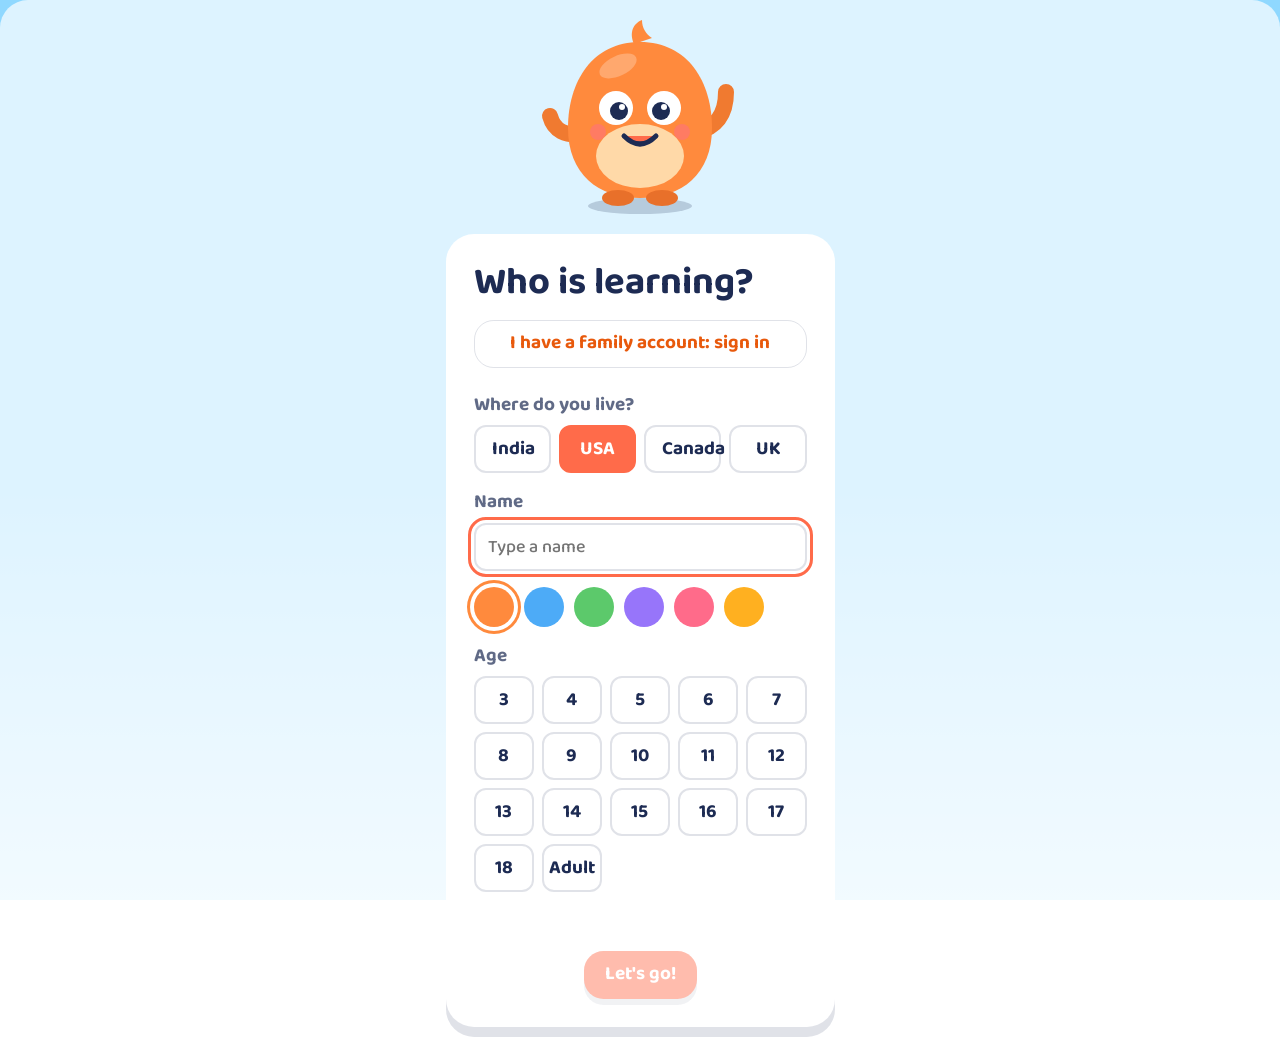
==== index.html @ 0a27f798 "Weekly report for grown-ups with Email me this report Co-Authored-By: Claude Opus 5.5 <noreply@anthr" ====
<!DOCTYPE html>
<html lang="en" data-mode="little">
<head>
<meta charset="utf-8">
<meta name="viewport" content="width=device-width,initial-scale=1,viewport-fit=cover">
<link rel="icon" type="image/png" href="img/icon-64.png">
<link rel="apple-touch-icon" href="img/apple-touch-icon.png">
<meta name="apple-mobile-web-app-title" content="Pip Maths">
<meta name="apple-mobile-web-app-capable" content="yes">
<title>Pip Maths</title>
<link rel="preconnect" href="https://fonts.googleapis.com"><link rel="preconnect" href="https://fonts.gstatic.com" crossorigin>
<link href="https://fonts.googleapis.com/css2?family=Baloo+2:wght@500;600;700;800&family=Inter:wght@400;500;600;700&display=swap" rel="stylesheet">
<script>
// Older Safari: flag missing CSS features so css/compat.css can fill in.
(function () {
  var h = document.documentElement, ok = window.CSS && CSS.supports;
  if (!(ok && CSS.supports('width', 'clamp(1px, 2px, 3px)'))) h.className += ' noclamp';
  if (!(ok && CSS.supports('aspect-ratio', '1'))) h.className += ' noar';
  var d = document.createElement('div'); d.style.cssText = 'display:flex;flex-direction:column;row-gap:1px;position:absolute';
  d.appendChild(document.createElement('div')); d.appendChild(document.createElement('div')); h.appendChild(d);
  if (d.scrollHeight !== 1) h.className += ' nogap'; h.removeChild(d);
})();
</script>
<link rel="stylesheet" href="css/app.css">
<link rel="stylesheet" href="css/compat.css">
</head>
<body>
<div id="app"><div class="boot">Pip Maths</div></div>
<div id="toast" role="status"></div>
<script>
// If the app cannot start (very old browser or a script error), say so instead of showing a blank screen.
(function () {
  function fail(msg) {
    var b = document.querySelector('#app .boot'); if (!b) return; // the app has drawn a screen: nothing to do
    b.innerHTML = '<div style="max-width:30em;margin:auto;padding:24px;font:16px/1.5 system-ui,sans-serif;text-align:center">' +
      '<b style="font-size:22px">Pip Maths could not start</b><br>Please update this device (Settings → General → Software Update) or try another browser.' +
      (msg ? '<br><small style="color:#666">Details: ' + String(msg).replace(/</g, '&lt;') + '</small>' : '') + '</div>';
  }
  window.onerror = function (m, src, line) { fail(m + ' (' + (src || '').split('/').pop().split('?')[0] + ':' + line + ')'); };
  window.addEventListener('unhandledrejection', function (e) { fail(e.reason && (e.reason.message || e.reason)); });
  setTimeout(function () { fail(''); }, 12000);
})();
</script>
<script src="js/app.js?v=1795572324"></script>
</body>
</html>
---- css/app.css ----
/* VOICE: one app, four ages. Playful picture book → adventure map → study desk → calm tool
   IDEA: the same pond world grows up with the learner; each mode re-skins the same parts
   PICTURE: each lesson's own manipulative (abacus, scale, clock, bar, graph) fills the stage
   COLOUR and TYPE: per mode, below. Baloo 2 for children, Inter for teens and adults
   LAYOUT: header / hero "up next" / track tabs / lesson grid; player = bar / stage / feedback */

:root{color-scheme:light;--ok:#2f9e44;--bad:#e8590c;--hint:#f59f00;--line:#1d2b5322;--shadow:0 6px 0 #1d2b5322;--sp:clamp(14px,3vw,28px)}
[data-mode=little]{--bg:linear-gradient(#8fd8ff 0 55%,#d4f1ff);--surface:#fff;--ink:#1d2b53;--muted:#1d2b53b3;--acc:#ff6b4a;--acc-ink:#fff;--acc2:#ffd23f;--font:"Baloo 2",system-ui,sans-serif;--rad:28px;--fs:19px}
[data-mode=explore]{--bg:radial-gradient(60% 40% at 15% 100%,#f7d79a 0 60%,transparent 61%),radial-gradient(40% 30% at 95% 8%,#f7d79a 0 55%,transparent 56%),linear-gradient(#22b5c8,#0f7d98);--surface:#fff;--ink:#17324d;--muted:#17324daa;--acc:#ff8a3d;--acc-ink:#fff;--acc2:#ffd23f;--font:"Baloo 2",system-ui,sans-serif;--rad:22px;--fs:18px}
[data-mode=achieve]{color-scheme:light dark;--bg:light-dark(#f4f6fb,#10131c);--surface:light-dark(#fff,#191d29);--ink:light-dark(#141b2d,#e9ecf5);--muted:light-dark(#5b6478,#9aa3b8);--line:light-dark(#141b2d1a,#ffffff1a);--acc:#4f5bd5;--acc-ink:#fff;--acc2:#ffb020;--font:Inter,system-ui,sans-serif;--rad:14px;--fs:16px;--shadow:0 1px 2px #0000001a,0 4px 14px #0000000f}
[data-mode=adult]{color-scheme:dark;--bg:#0f1115;--surface:#181b22;--ink:#e8eaf0;--muted:#9aa1b2;--line:#ffffff1a;--acc:#7cc4ff;--acc-ink:#0f1115;--acc2:#ffd166;--font:Inter,system-ui,sans-serif;--rad:12px;--fs:16px;--shadow:none;--ok:#69db7c;--bad:#ff8787;--hint:#ffd166}
[data-mode=achieve][data-theme=dark]{color-scheme:dark}[data-mode=achieve][data-theme=light]{color-scheme:light}

*{box-sizing:border-box;min-width:0;-webkit-tap-highlight-color:transparent}
html,body{margin:0;min-height:100%}
body{background:var(--bg);background-attachment:fixed;color:var(--ink);font:500 var(--fs)/1.45 var(--font);overflow-x:clip}
[data-mode=little] body,[data-mode=explore] body{user-select:none;-webkit-user-select:none}
button{font:inherit;color:inherit;border:0;background:none;cursor:pointer;padding:0}
[hidden]{display:none!important}
button:disabled{cursor:default;opacity:.45}
:focus-visible{outline:3px solid var(--acc);outline-offset:3px}
svg{display:block}
h1,h2,h3,h4{line-height:1.1;margin:0;text-wrap:balance}
.boot,.err{display:grid;place-items:center;min-height:100vh;font-size:28px;font-weight:700}
#app{min-height:100vh;min-height:100dvh}

/* Buttons and bits */
.btn{display:inline-flex;align-items:center;justify-content:center;gap:8px;min-height:48px;padding:0 20px;border-radius:calc(var(--rad)*.7);background:var(--surface);color:var(--ink);font-weight:700;box-shadow:var(--shadow);border:1px solid var(--line)}
.btn svg{width:22px;height:22px}
.btn.primary{background:var(--acc);color:var(--acc-ink);border-color:transparent}
.btn.ghost{background:none;box-shadow:none;color:var(--bad)}
.btn.huge{min-height:88px;font-size:32px;padding:0 44px;border-radius:999px}
.btn.huge svg{width:40px;height:40px}
.linkbtn{color:var(--muted);text-decoration:underline;font-weight:600;padding:8px}
.icon{width:48px;height:48px;display:grid;place-items:center;border-radius:50%;flex:none}
.icon svg{width:26px;height:26px}
.chip{display:inline-block;padding:2px 10px;border-radius:99px;font-size:13px;font-weight:700;background:var(--line);white-space:nowrap}
.s-mastered{background:#2f9e4422;color:var(--ok)}.s-learning{background:#f59f0022;color:#b37400}.s-review{background:#e8590c22;color:var(--bad)}
[data-mode=adult] .s-learning{color:var(--hint)}
.pill{display:inline-flex;align-items:center;gap:6px;padding:4px 12px 4px 6px;border-radius:99px;background:var(--surface);box-shadow:var(--shadow);font-weight:800}
.pill svg{width:28px;height:28px}
.row{display:flex;gap:12px;flex-wrap:wrap;justify-content:center;align-items:center}
#toast{position:fixed;left:50%;bottom:24px;transform:translate(-50%,40px);opacity:0;background:#1d2b53;color:#fff;padding:10px 18px;border-radius:12px;transition:.25s;z-index:200}
#toast.on{opacity:1;transform:translate(-50%,0)}

/* Pip */
.pip .arm{fill:none;stroke:#f07a30;stroke-width:16;stroke-linecap:round}
.pip .pip-b{transform-box:view-box;transform-origin:100px 190px;animation:bob 2.4s ease-in-out infinite}
.pip .arm.r{transform-box:view-box;transform-origin:156px 116px;animation:wave 1.4s ease-in-out infinite}
.pip .arm.l{transform-box:view-box;transform-origin:44px 118px}
.pip .eyes{transform-box:view-box;transform-origin:100px 92px;animation:blink 4s infinite}
.pip.cheer .pip-b{animation:jump .6s ease-in-out infinite}.pip.cheer .arm.l{animation:wave2 .45s infinite}
.pip.think .pip-b{animation:none;transform:rotate(-8deg)}
@keyframes bob{50%{transform:translateY(-6px)}}@keyframes wave{50%{transform:rotate(-24deg)}}@keyframes wave2{50%{transform:rotate(24deg)}}
@keyframes blink{0%,94%,100%{transform:scaleY(1)}97%{transform:scaleY(.1)}}
@keyframes jump{0%,100%{transform:translateY(0)}50%{transform:translateY(-22px)}}
.glow{animation:glow 1s ease-in-out infinite!important}
@keyframes glow{50%{box-shadow:0 0 0 6px #ffd23fcc,0 0 34px 10px #ffd23f}}
.pulse{animation:pulse 1s ease-in-out 3}
@keyframes pulse{50%{transform:scale(1.07)}}

/* Onboarding */
.ob{min-height:100vh;min-height:100dvh;display:flex;flex-direction:column;align-items:center;justify-content:center;gap:18px;padding:24px}
.obpip{width:min(30vh,200px)}
.obh{font-size:clamp(26px,4.4vw,40px);text-align:center}
.langs{display:flex;gap:14px;flex-wrap:wrap;justify-content:center}
.langb{min-width:150px;min-height:72px;font-size:26px}
.obcard{width:min(620px,100%);background:var(--surface);border-radius:var(--rad);padding:var(--sp);box-shadow:0 10px 0 #1d2b5322;display:grid;gap:16px}
.obcard h1{font-size:clamp(28px,4vw,38px)}
.fl{display:grid;gap:6px}.fl>span{font-weight:700;color:var(--muted)}
input,select{font:inherit;font-size:18px;color:var(--ink);background:var(--surface);border:2px solid var(--line);border-radius:12px;min-height:48px;padding:6px 12px;width:100%}
.colors{display:flex;gap:10px}
.sw{width:40px;height:40px;border-radius:50%;background:var(--c)}.sw.on{box-shadow:0 0 0 4px var(--surface),0 0 0 7px var(--c)}
.ages{display:grid;grid-template-columns:repeat(auto-fill,minmax(54px,1fr));gap:8px}
.ab,.bb{min-height:48px;border-radius:12px;border:2px solid var(--line);font-weight:700}
.ab.on,.bb.on{background:var(--acc);color:var(--acc-ink);border-color:var(--acc)}
.boards{display:flex;gap:8px;flex-wrap:wrap}.bb{padding:0 16px;flex:1}
.obmode{margin:0;color:var(--muted);min-height:1.4em;font-weight:700}

/* Home */
.home{width:min(1100px,100%);margin:0 auto;padding:calc(10px + env(safe-area-inset-top)) var(--sp) 40px}
.htop{display:flex;align-items:center;gap:10px;flex-wrap:wrap;padding:6px 0 14px}
.who{display:flex;align-items:center;gap:10px;font-weight:800;margin-right:auto}
.av{width:44px;height:44px;border-radius:50%;background:var(--c);color:#fff;display:grid;place-items:center;font-weight:800;font-size:20px;flex:none}
.modechip{font-size:13px;font-weight:700;padding:4px 12px;border-radius:99px;background:var(--surface);color:var(--muted)}
.gear{position:relative;background:var(--surface);box-shadow:var(--shadow)}
.gear::after{content:"";position:absolute;top:-4px;right:-4px;bottom:-4px;left:-4px;border-radius:50%;background:conic-gradient(var(--acc) var(--p,0%),transparent 0);-webkit-mask:radial-gradient(farthest-side,transparent calc(100% - 4px),#000 0);mask:radial-gradient(farthest-side,transparent calc(100% - 4px),#000 0)}
@property --p{syntax:'<percentage>';inherits:false;initial-value:0%}
.gear.holding::after{transition:--p var(--hold) linear;--p:100%}
.hero{display:flex;align-items:center;gap:var(--sp);margin:4px 0 18px}
.hpip{width:clamp(90px,16vw,150px);flex:none}
.upnext{flex:1;display:flex;align-items:center;gap:16px;text-align:left;background:var(--surface);border-radius:var(--rad);padding:16px 18px;box-shadow:var(--shadow);border:1px solid var(--line)}
.upnext .ic{width:clamp(56px,9vw,84px);flex:none}
.upnext .ut{flex:1;display:grid}
.upnext small{color:var(--acc);font-weight:800;font-size:14px}
.upnext b{font-size:clamp(20px,3vw,28px);line-height:1.15}
.upnext em{font-style:normal;color:var(--muted);font-size:14px}
.upnext .go{width:56px;height:56px;border-radius:50%;background:var(--acc);color:var(--acc-ink);display:grid;place-items:center;flex:none}
.upnext .go svg{width:26px;height:26px}
.tabs{display:flex;gap:8px;overflow-x:auto;padding:4px 2px 12px;scrollbar-width:none}
.tab{flex:none;min-height:44px;padding:0 18px;border-radius:99px;font-weight:700;background:var(--surface);color:var(--muted);border:1px solid var(--line)}
.tab.on{background:var(--ink);color:var(--surface)}
[data-mode=little] .tab.on,[data-mode=explore] .tab.on{background:var(--acc2);color:#1d2b53;border-color:transparent}
.skills{display:grid;grid-template-columns:repeat(auto-fill,minmax(min(100%,260px),1fr));gap:14px}
.skill{display:flex;align-items:center;gap:14px;text-align:left;background:var(--surface);border-radius:var(--rad);padding:14px;box-shadow:var(--shadow);border:1px solid var(--line);min-height:88px}
.skill .sk{flex:1;display:grid}.skill .sk b{line-height:1.2}.skill .sk small{color:var(--muted);font-size:13px}
.ring{--p:0;width:60px;height:60px;flex:none;border-radius:50%;padding:7px;background:radial-gradient(closest-side,var(--surface) 84%,transparent 85%),conic-gradient(var(--ok) calc(var(--p)*1%),var(--line) 0)}
.ring svg{width:100%;height:100%}
.skill .done svg{width:30px;height:30px;fill:var(--acc2);stroke:#e0a800}
.note{color:var(--muted);font-size:13px;margin-top:24px;text-align:center}
[data-mode=little] .skills{grid-template-columns:repeat(auto-fill,minmax(min(100%,200px),1fr))}
[data-mode=little] .skill{flex-direction:column;text-align:center;min-height:200px;justify-content:center;font-size:22px}
[data-mode=little] .ring{width:110px;height:110px;padding:12px}
[data-mode=explore] .home{padding-bottom:60px}
[data-mode=explore] .htop .who{color:#fff;text-shadow:0 2px 0 #0003}
[data-mode=explore] .skill{border:0;box-shadow:0 6px 0 #0b5a6e}
[data-mode=explore] .note{color:#ffffffcc}
[data-mode=adult] .skill,[data-mode=adult] .upnext{border-color:var(--line)}
[data-mode=adult] .ring{width:48px;height:48px;padding:6px}

/* Sheets */
.sheet{position:fixed;top:0;right:0;bottom:0;left:0;z-index:150;display:none;place-items:center;background:#0b1020a6;padding:16px}
.sheet.on{display:grid}
.sheetin{width:min(460px,100%);max-height:calc(100vh - 32px);max-height:calc(100dvh - 32px);overflow:auto;background:var(--surface);color:var(--ink);border-radius:var(--rad);padding:22px;display:grid;gap:14px;box-shadow:0 20px 60px #0006}
.sheetin.wide{width:min(720px,100%)}
.ghead{display:flex;justify-content:space-between;align-items:center}
.sheetin h3{font-size:28px}.sheetin h4{font-size:15px;color:var(--muted);margin-top:6px}
.lrs{display:flex;gap:8px;flex-wrap:wrap}
.lr{display:grid;grid-template-columns:auto 1fr;align-items:center;column-gap:10px;padding:8px 14px 8px 8px;border-radius:14px;border:2px solid var(--line);text-align:left;font-weight:700}
.lr .av{grid-row:span 2;width:38px;height:38px;font-size:17px}.lr small{color:var(--muted);font-weight:600;font-size:13px}
.lr.on{border-color:var(--acc)}.lr.add{grid-template-columns:1fr;color:var(--acc);padding:8px 16px}
.form{display:grid;grid-template-columns:repeat(auto-fill,minmax(min(100%,200px),1fr));gap:12px}
.form label{display:grid;gap:4px;font-weight:600;font-size:14px;color:var(--muted)}
.form label.tg{grid-template-columns:1fr auto;align-items:center}
.tog{width:60px;height:36px;border-radius:18px;background:var(--line);position:relative}
.tog::after{content:"";position:absolute;top:4px;left:4px;width:28px;height:28px;border-radius:50%;background:#fff;transition:transform .2s;box-shadow:0 1px 3px #0003}
.tog[aria-pressed=true]{background:var(--ok)}.tog[aria-pressed=true]::after{transform:translateX(24px)}
.scroll{overflow-x:auto}
.ptab{width:100%;border-collapse:collapse;font-size:15px}
.ptab th,.ptab td{text-align:left;padding:8px 6px;border-bottom:1px solid var(--line)}.ptab .r{text-align:right}
.ptab td small{display:block;color:var(--muted);font-size:12px}
.gnote{color:var(--muted);font-size:13px;margin:0}

/* Player */
.player{min-height:100vh;min-height:100dvh;display:grid;grid-template-rows:auto auto minmax(0,1fr) auto;width:min(1000px,100%);margin:0 auto;padding:calc(8px + env(safe-area-inset-top)) var(--sp) calc(10px + env(safe-area-inset-bottom))}
.ptop{display:flex;align-items:center;gap:12px}
.ptop .icon{background:var(--surface);box-shadow:var(--shadow)}
.pbar{flex:1;height:16px;border-radius:99px;background:var(--surface);overflow:hidden;box-shadow:inset 0 0 0 1px var(--line)}
.pbar i{display:block;height:100%;width:0;background:var(--ok);border-radius:99px;transition:width .5s}
.pipmini{width:58px;flex:none}
.ptitle{font-size:14px;font-weight:700;color:var(--muted);padding:8px 2px 0}
[data-mode=explore] .ptitle{color:#fff}
.stage{position:relative;display:flex;flex-direction:column;gap:14px;padding:12px 0}
.prompt{font-size:clamp(20px,3vw,28px);font-weight:700;line-height:1.3;text-wrap:balance}
[data-mode=explore] .prompt,[data-mode=little] .prompt{background:var(--surface);border-radius:var(--rad);padding:12px 18px;box-shadow:var(--shadow)}
.prompt:empty{display:none}
.expr{display:inline-block;font-weight:800;white-space:nowrap}
.host{flex:1;display:flex;flex-direction:column}
.pfoot{display:flex;align-items:center;gap:12px;min-height:60px}
.fb{flex:1;font-weight:700;padding:10px 14px;border-radius:14px;min-height:48px;display:flex;align-items:center}
.fb:empty{background:none}
.fb.ok{background:#2f9e4422;color:var(--ok)}.fb.bad{background:#e8590c1f;color:var(--bad)}.fb.hint{background:#f59f0022;color:var(--ink)}
[data-mode=explore] .fb:not(:empty),[data-mode=little] .fb:not(:empty){background:var(--surface)}
.solution{position:absolute;top:0;right:0;bottom:0;left:0;display:none;place-items:center;background:#ffffffb3;background:color-mix(in srgb,var(--surface) 70%,transparent);backdrop-filter:blur(3px);z-index:20}
.solution.on{display:grid}
.solin{background:var(--surface);border-radius:var(--rad);padding:20px 24px;box-shadow:0 14px 40px #0003;width:min(520px,100%);display:grid;gap:10px;border:2px solid var(--hint)}
.solin ol{margin:0;padding-left:22px;font-size:18px;font-weight:600}
.player.explaining .pfoot,.player.explaining .prompt{display:none}

/* Results */
.results{min-height:80vh;min-height:80dvh;display:flex;flex-direction:column;align-items:center;justify-content:center;gap:14px;text-align:center;padding:24px}
.results h2{font-size:clamp(32px,5vw,48px)}
.rpip{width:min(28vh,180px)}.rsticker{width:140px}
.rscore{font-size:24px;font-weight:700;margin:0}
.rline{margin:0;font-weight:700;display:flex;align-items:center;gap:8px}.rline svg{width:28px;height:28px}.rline.best{color:var(--ok)}
.rmast{display:grid;gap:6px;width:min(320px,100%);font-weight:700}
.mbar{height:12px;border-radius:99px;background:var(--line);overflow:hidden}.mbar i{display:block;height:100%;background:var(--ok)}
.ract{display:flex;gap:12px;flex-wrap:wrap;justify-content:center;margin-top:8px}
.cf{position:fixed;top:-20px;width:10px;height:16px;border-radius:3px;z-index:120;pointer-events:none}
.stkr{transform:rotate(var(--r,0deg));filter:drop-shadow(0 4px 0 #0002)}
.pill .stkr{width:30px;height:30px}

/* ---------- Templates ---------- */
.ans{display:flex;align-items:center;justify-content:center;gap:4px;min-height:64px;padding:0 18px;margin:0 auto 10px;min-width:180px;border-radius:16px;background:var(--surface);border:3px solid var(--acc);font-size:34px;font-weight:800}
.caret{width:3px;height:36px;background:var(--acc);animation:blinkc 1s steps(1) infinite}@keyframes blinkc{50%{opacity:0}}
.numpad{display:grid;grid-template-columns:repeat(3,minmax(0,1fr));gap:8px;width:min(340px,100%);margin:0 auto}
.numpad .k,.kb .k{min-height:58px;border-radius:14px;background:var(--surface);box-shadow:var(--shadow);border:1px solid var(--line);font-size:26px;font-weight:700}
.numpad .k.ok,.kb .k.ok{background:var(--acc);color:var(--acc-ink);font-size:20px}
.numpad .k.del{font-size:22px}
.numpad .k.ok{grid-column:span 2}
.q{text-align:center;font-size:clamp(34px,7vw,60px);font-weight:800;margin:4px 0 12px}
.t-num,.t-kb,.t-bar,.t-steps{display:flex;flex-direction:column;gap:6px}
.bigcheck,.checkbtn{align-self:center}
.bigcheck{width:88px;height:88px;border-radius:50%;background:var(--ok);color:#fff;box-shadow:0 6px 0 #1e7a32;display:grid;place-items:center}
.bigcheck svg{width:48px;height:48px}

.t-tap{display:flex;flex-direction:column;gap:12px;align-items:center;flex:1}
.t-tap .field{position:relative;width:100%;flex:1;min-height:300px;border-radius:var(--rad);background:#ffffff80}
.obj{position:absolute;width:clamp(56px,10vw,86px);aspect-ratio:1;transition:transform .15s}
.obj svg{width:100%;height:100%}
.obj.on{transform:scale(1.1)}
.obj.on::after{content:attr(data-n);position:absolute;top:-8px;right:-8px;width:32px;height:32px;border-radius:50%;background:var(--acc);color:#fff;font-weight:800;display:grid;place-items:center;font-size:19px}
.tally{display:flex;gap:6px;padding:6px 12px;border-radius:99px;background:var(--surface)}
.tally i{width:22px;height:22px;border-radius:50%;border:3px solid #1d2b5355}.tally i.on{background:var(--acc);border-color:var(--acc)}
.tally.over{outline:3px solid var(--bad)}

.t-mcq .opts{display:grid;grid-template-columns:repeat(2,minmax(0,1fr));gap:12px;width:min(640px,100%);margin:0 auto}
.opt{min-height:84px;border-radius:var(--rad);background:var(--surface);box-shadow:var(--shadow);border:2px solid var(--line);font-size:clamp(22px,4vw,32px);font-weight:800;padding:10px;display:flex;flex-direction:column;align-items:center;justify-content:center;gap:8px}
.opt.ok{border-color:var(--ok);background:#2f9e4433;background:color-mix(in srgb,var(--ok) 18%,var(--surface))}
.opt.bad{border-color:var(--bad);opacity:.6}.opt.dim{opacity:.25}
.frac{display:inline-flex;flex-direction:column;align-items:center;line-height:1}.frac span:first-child{border-bottom:3px solid currentColor;padding:0 6px}
.strip{display:grid;grid-template-columns:repeat(var(--n),1fr);gap:2px;width:100%;max-width:220px;height:26px}
.strip i{background:var(--line);border-radius:4px}.strip i.on{background:var(--acc)}

.t-drag{display:flex;flex-direction:column;gap:16px;flex:1}
.t-drag .board{flex:1;display:grid;place-items:center;min-height:240px;border-radius:var(--rad);background:radial-gradient(#0000001a 1.5px,transparent 2px) 0 0/22px 22px,#fff4d6}
.sil{width:clamp(130px,30vmin,230px);aspect-ratio:1;color:#1d2b53}
.sil svg{width:100%;height:100%}
.dock{display:flex;justify-content:center;gap:clamp(10px,3vw,24px);flex-wrap:wrap}
.tile{position:relative;width:clamp(86px,14vw,120px);aspect-ratio:1;border-radius:24px;background:var(--surface);box-shadow:var(--shadow);display:grid;place-items:center;touch-action:none}
.tile svg{width:74%;height:74%}
.lift{z-index:60;box-shadow:0 18px 26px #0003!important}
.over{outline:5px dashed var(--acc2);outline-offset:6px}

.t-bal{display:flex;flex-direction:column;gap:16px;flex:1}
.t-bal .scale{position:relative;flex:1;min-height:300px;width:min(100%,600px);margin:0 auto}
.post{position:absolute;left:50%;top:18px;bottom:0;width:18px;margin-left:-9px;background:#a86f48;border-radius:9px}
.base{position:absolute;left:32%;right:32%;bottom:-6px;height:20px;border-radius:12px;background:#8a5a3b}
.beam{position:absolute;left:0;right:0;top:12px;height:16px;border-radius:8px;background:#8a5a3b}
.beam::after{content:"";position:absolute;left:50%;top:50%;width:26px;height:26px;margin:-13px;border-radius:50%;background:var(--acc2);box-shadow:0 0 0 4px #8a5a3b}
.hang{position:absolute;top:8px;width:0;height:0}.hang.l{left:max(8%,62px)}.hang.r{right:max(8%,62px)}
.pan{position:absolute;top:0;left:0;width:clamp(116px,22vw,170px);height:clamp(120px,22vh,180px);transform:translateX(-50%)}
.pan .str{position:absolute;top:0;right:0;bottom:18px;left:0;width:100%;height:calc(100% - 18px)}
.plate{position:absolute;left:0;right:0;bottom:0;height:20px;border-radius:4px 4px 60px 60px;background:var(--acc2);box-shadow:inset 0 -5px 0 #e0a800}
.load{position:absolute;bottom:20px;left:10%;right:10%;display:flex;flex-wrap:wrap-reverse;justify-content:center;gap:3px}
.cube{display:block;width:clamp(18px,3.4vw,24px);aspect-ratio:1;border-radius:5px;background:#ff6b4a;box-shadow:inset -3px -3px 0 #0002}.cube.b{background:#4dabf7}
.stack{display:flex;flex-wrap:wrap-reverse;justify-content:center;gap:3px;width:76%}

.t-abacus{display:flex;flex-direction:column;align-items:center;gap:14px}
.readout{font-size:40px;font-weight:800;min-height:56px;visibility:hidden}.readout.on{visibility:visible}
.frame{--rods:2;position:relative;display:grid;grid-template-columns:repeat(var(--rods),88px);gap:10px;padding:14px 22px 34px;border:12px solid #8a5a3b;border-radius:18px;background:#fff8ee;height:404px}
.frame .bar{position:absolute;left:0;right:0;top:96px;height:10px;background:#8a5a3b;pointer-events:none}
.rod{position:relative;height:100%}
.wire{position:absolute;left:50%;top:0;bottom:0;width:4px;margin-left:-2px;background:#c9a27a}
.bead{position:absolute;left:4px;right:4px;height:36px;border-radius:50%/60%;background:linear-gradient(#ffb380,#ff8a3d 60%,#d9661c);box-shadow:inset 0 -4px 0 #0002;transition:top .18s cubic-bezier(.34,1.56,.64,1);z-index:1}
.bead.hv{top:0;background:linear-gradient(#a5d8ff,#4dabf7 60%,#1c7ed6)}.bead.hv.on{top:46px}
.bead[data-b="0"]{top:166px}.bead[data-b="1"]{top:204px}.bead[data-b="2"]{top:242px}.bead[data-b="3"]{top:280px}
.bead[data-b="0"].on{top:94px}.bead[data-b="1"].on{top:132px}.bead[data-b="2"].on{top:170px}.bead[data-b="3"].on{top:208px}
.lab{position:absolute;bottom:-30px;left:0;right:0;text-align:center;font-weight:800;color:#8a5a3b}
@media(max-width:420px){.frame{grid-template-columns:repeat(var(--rods),70px);padding:14px 12px 34px}}

.t-nl{display:flex;flex-direction:column;align-items:center;gap:16px;color:var(--ink)}
.nl{width:100%;max-width:900px;background:var(--surface);border-radius:var(--rad);box-shadow:var(--shadow);touch-action:none}
.nl .ghost{opacity:0}.nl .ghost.on{opacity:.5}
.t-clock{display:flex;flex-direction:column;align-items:center;gap:12px}
.clk{width:min(300px,70vw);touch-action:none}
.clkctl{display:flex;align-items:center;gap:12px}.clkread{min-width:80px;text-align:center;font-size:24px;font-weight:800}

.bm{display:grid;gap:8px;width:min(620px,100%);margin:0 auto 10px}
.brace{position:relative;height:34px;border:3px solid var(--ink);border-bottom:0;border-radius:12px 12px 0 0;margin:0 2px}
.brace span{position:absolute;left:50%;top:-18px;transform:translateX(-50%);background:var(--surface);padding:0 10px;font-weight:800;font-size:20px;border-radius:8px}
.bars{display:flex;gap:3px;align-items:center;min-height:56px}
.seg{display:grid;place-items:center;height:56px;border-radius:8px;font-weight:800;font-size:22px;color:#fff}
.seg.a{background:#ff6b6b}.seg.b{background:#4dabf7}.seg.q{background:repeating-linear-gradient(45deg,#4dabf7 0 10px,#74c0fc 10px 20px);font-size:28px}
.bm.cmp .row{display:grid;grid-template-columns:70px 1fr;align-items:center;justify-content:start}
.bm.cmp .nm{font-weight:700}.q2{font-size:28px;font-weight:800;padding-left:10px}
.bm.cmp .bars{justify-content:flex-start}

.sl{list-style:none;margin:0 auto 10px;padding:0;display:grid;gap:8px;width:min(640px,100%)}
.st{display:flex;align-items:center;justify-content:space-between;gap:12px;padding:12px 16px;border-radius:14px;background:var(--surface);border:2px solid var(--line);font-size:19px}
.st.wait{opacity:.35}.st.now{border-color:var(--acc)}.st.done{border-color:var(--ok)}.st.shown{border-color:var(--hint)}
.slot{min-width:70px;min-height:40px;padding:0 10px;border-radius:10px;background:var(--line);display:grid;place-items:center;font-size:22px}
.st.done .slot{background:#2f9e4433;background:color-mix(in srgb,var(--ok) 20%,transparent);color:var(--ok)}

.kb{display:grid;grid-template-columns:repeat(6,minmax(0,1fr));gap:6px;width:min(520px,100%);margin:0 auto}
.kb .k{min-height:52px;font-size:22px}.kb .k.sym{background:#ff8a3d2e;background:color-mix(in srgb,var(--acc) 12%,var(--surface))}
.kbans{font-family:inherit}

.t-graph{display:grid;grid-template-columns:minmax(0,1fr) 220px;gap:16px;align-items:start}
@media(max-width:700px){.t-graph{grid-template-columns:1fr}}
.gp{width:100%;max-width:560px;background:var(--surface);border-radius:var(--rad);box-shadow:var(--shadow);cursor:crosshair}
.gp .gl{stroke:var(--line);stroke-width:1}.gp .ax{stroke:var(--ink);stroke-width:2.5}.gp .gt{fill:var(--muted);font-size:16px;text-anchor:middle}
.gp .pt{fill:var(--acc)}.gp .pl{stroke:var(--acc);stroke-width:4;opacity:0}.gp .hp{fill:none;stroke:var(--hint);stroke-width:4;stroke-dasharray:6 5}
.gside{display:grid;gap:12px}.eqn{font-size:26px;font-weight:800}.coords{color:var(--muted);min-height:1.4em}

.t-drill .pre{display:grid;place-items:center;gap:16px;min-height:300px}
.dbest{font-weight:700;color:var(--muted)}
.dtop{display:flex;align-items:center;gap:12px;font-weight:800}
.tbar{flex:1;height:12px;border-radius:99px;background:var(--line);overflow:hidden}.tbar i{display:block;height:100%;background:var(--acc2)}
.dq{text-align:center;font-size:clamp(40px,8vw,72px);font-weight:800;margin:12px 0}

.t-mock{display:grid;gap:12px;position:relative}
.mhead{display:flex;justify-content:space-between;align-items:center;gap:10px;font-size:18px}
.mtime{font-variant-numeric:tabular-nums;font-weight:800;padding:4px 12px;border-radius:10px;background:var(--surface);border:1px solid var(--line)}
.mtabs{display:flex;gap:6px;overflow-x:auto}.mtabs .chip{flex:none;min-height:36px;padding:0 12px}.mtabs .chip.on{background:var(--acc);color:var(--acc-ink)}
.mbody{background:var(--surface);border-radius:var(--rad);padding:16px;border:1px solid var(--line);display:grid;gap:12px}
.qn{display:block;font-size:13px;color:var(--muted);font-weight:700;margin-bottom:6px}
.mq{font-size:19px;font-weight:600}
.mopts{display:grid;gap:8px}
.mo{display:flex;gap:12px;align-items:center;text-align:left;min-height:52px;padding:8px 14px;border-radius:12px;border:2px solid var(--line);font-weight:600}
.mo b{width:30px;height:30px;border-radius:50%;display:grid;place-items:center;background:var(--line);flex:none}
.mo.sel{border-color:var(--acc)}.mo.sel b{background:var(--acc);color:var(--acc-ink)}
.mnav{display:flex;gap:8px;flex-wrap:wrap}@media(max-width:600px){.mflag svg{display:none}}.mnav .btn{flex:1}.mflag.on{border-color:var(--hint);color:var(--hint)}
.pal{display:grid;grid-template-columns:repeat(auto-fill,minmax(40px,1fr));gap:6px}
.pq{height:40px;border-radius:10px;border:1px solid var(--line);font-weight:700;font-size:15px}
.pq.pa{background:#2f9e4433;background:color-mix(in srgb,var(--ok) 25%,transparent)}.pq.flag{box-shadow:inset 0 -4px 0 var(--hint)}.pq.cur{outline:2px solid var(--acc)}
.mnote{font-size:13px;color:var(--muted);margin:0}
.msheet{position:absolute;top:0;right:0;bottom:0;left:0;display:none;place-items:center;background:#ffffff99;background:color-mix(in srgb,var(--bg) 60%,transparent)}.msheet.on{display:grid}
.t-mock.res{justify-items:center;text-align:center;background:var(--surface);border-radius:var(--rad);padding:20px;box-shadow:var(--shadow)}.mbig{font-size:40px;font-weight:800}
.mtab{border-collapse:collapse;width:min(480px,100%)}.mtab th,.mtab td{padding:8px;border-bottom:1px solid var(--line);text-align:left}.mtab .r{text-align:right}
.review{text-align:left;width:min(640px,100%);display:grid;gap:6px;padding-left:22px;font-size:15px}
.review li.ok em{color:var(--ok)}.review li.no em{color:var(--bad)}.review em{display:block;font-style:normal;font-weight:700}

.t-ex{display:grid;gap:14px;justify-items:center;text-align:center}
.t-ex h3{font-size:18px;color:var(--muted)}
.t-ex .frame{border:0;height:auto;background:var(--surface);border-radius:var(--rad);padding:28px 20px;box-shadow:var(--shadow);width:min(640px,100%);min-height:260px;display:grid;place-items:center;align-content:center;gap:14px;grid-template-columns:1fr}
.t-ex .frame p{margin:0;font-size:20px;max-width:46ch}
.t-ex .big{font-size:clamp(40px,8vw,64px);font-weight:800}.t-ex .big.small{font-size:clamp(22px,4vw,32px)}
.t-ex mark{background:#ffd23f88;color:inherit;border-radius:6px;padding:0 4px}.t-ex .alt{color:var(--acc)}
.t-ex .cols{display:flex;gap:40px;font-size:40px;font-weight:800}
.grid2{display:grid;grid-template-columns:repeat(2,64px);gap:10px 24px;font-size:48px;font-weight:800}
.grid2 span{display:grid;place-items:center;border-radius:12px}.grid2 .hl{background:#ffd23f88}.grid2 .hl2{background:#74c0fc88}
.exdots{display:flex;gap:6px}.exdots i{width:10px;height:10px;border-radius:50%;background:var(--line)}.exdots i.on{background:var(--acc)}
.exnav{display:flex;gap:10px}.exsay svg{width:22px;height:22px}

@media(max-width:600px){
  .hero{flex-direction:column;align-items:stretch}.hpip{display:none}
  [data-mode=little] .hero .hpip{display:block;align-self:center;width:110px}
  .numpad .k{min-height:52px}
  .t-mcq .opts{grid-template-columns:1fr}
  .t-mcq.two .opts,.t-mcq.fr .opts{grid-template-columns:repeat(2,minmax(0,1fr))}
}
@media (prefers-reduced-motion:reduce){*,*::before,*::after{animation-duration:.01ms!important;animation-iteration-count:1!important;transition-duration:.01ms!important}}

/* Admin catalogue */
.admin .htop{gap:12px}.admh{font-size:28px;margin-right:auto}
.admsub{color:var(--muted);margin:0 0 12px}
.admbar{display:grid;gap:8px;margin-bottom:8px}
.admg{font-size:20px;margin:22px 0 8px;display:flex;gap:8px;align-items:center}.admg small,.tab small{color:var(--muted);font-weight:600}
.admtab td{vertical-align:middle}.admtab td b{display:block}
.admic{float:left;width:36px;height:36px;margin-right:10px}
.admtab .chip{margin:2px 0}.admtab code{font-size:13px;color:var(--muted)}
.aplay{min-height:40px;padding:0 14px}

/* ---------- Little Learners templates (step 2) ---------- */
.t-pick{display:flex;flex-direction:column;gap:14px;flex:1}
.scene{position:relative;display:grid;place-items:center;min-height:200px;padding:16px;border-radius:var(--rad);background:#ffffffb3;overflow:hidden}
.cover{position:absolute;top:0;right:0;bottom:0;left:0;display:none;place-items:center;background:var(--surface)}.cover.on{display:grid}
.bigpic{width:min(260px,62vw)}.bigpic svg{width:100%;height:auto}
.ptiles{display:grid;grid-template-columns:repeat(3,minmax(0,1fr));gap:12px;width:min(640px,100%);margin:0 auto}
.ptiles.n2{grid-template-columns:repeat(2,minmax(0,1fr));width:min(440px,100%)}.ptiles.n4{grid-template-columns:repeat(4,minmax(0,1fr))}
.t-pick.wide .ptiles{width:min(860px,100%)}
.ptile{min-height:104px;padding:10px;border-radius:var(--rad);background:var(--surface);box-shadow:var(--shadow);border:3px solid transparent;display:grid;place-items:center}
.ptile svg{width:min(100%,130px);height:auto;max-height:130px}
.ptile.ok{border-color:var(--ok)}.ptile.bad{opacity:.4}
.tn{font-size:clamp(34px,6vw,52px);font-weight:800;line-height:1}.tw{font-size:clamp(18px,3.2vw,26px);font-weight:800}
.c{position:relative;display:inline-block}
.c svg,.away svg{width:100%;height:100%}
.groups{display:flex;gap:16px;width:100%;justify-content:center;flex-wrap:wrap}
.grpcard{flex:1 1 200px;max-width:320px;min-height:150px;display:flex;flex-wrap:wrap;gap:6px;align-content:center;justify-content:center;padding:12px;border-radius:var(--rad);background:var(--surface);box-shadow:var(--shadow);border:3px solid transparent}
.grpcard.ok,.opt3.ok,.mflower.ok,.mpan.ok{border-color:var(--ok);outline:4px solid var(--ok)}.grpcard.off,.opt3.off,.mflower.off,.mpan.off{opacity:.35}
.c.sm{width:44px;height:44px}
.row3{display:flex;gap:20px;align-items:flex-end;justify-content:center}.opt3{width:clamp(80px,22vw,150px);border-radius:20px}
.garden{display:flex;gap:clamp(16px,6vw,60px);align-items:flex-end;justify-content:center;height:280px;width:100%;border-bottom:14px solid #9a6239}
.mflower{display:flex;flex-direction:column;align-items:center;border-radius:20px;padding:4px}
.mflower .hd{width:clamp(56px,12vw,84px)}.mflower .hd svg{width:100%}
.mflower .stem{width:10px;height:calc(var(--h) * 30px);background:#3fae4f;border-radius:5px}
.miniscale{position:relative;width:min(440px,90%);height:270px}
.mbeam{position:absolute;left:12%;right:12%;top:120px;height:12px;border-radius:6px;background:#8a5a3b;transform:rotate(var(--tilt))}
.mpan{position:absolute;bottom:6px;width:110px;height:100px;display:grid;place-items:center;background:var(--acc2);border-radius:12px 12px 60px 60px;transform:rotate(calc(var(--tilt) * -1));transform-origin:bottom center;border:3px solid transparent}
.mpan.l{left:-20px}.mpan.r{right:-20px}.mpan svg{width:70px;height:70px}
.mpost{position:absolute;left:50%;top:120px;bottom:0;width:14px;margin-left:-7px;background:#a86f48;border-radius:7px}
.leafy{display:flex;flex-wrap:wrap;gap:10px;justify-content:center;max-width:420px;padding:24px;border-radius:50%/40%;background:radial-gradient(circle at 40% 35%,#8fe39a,#43a857)}
.leafy .c{width:clamp(48px,11vw,68px);height:clamp(48px,11vw,68px)}
.track{display:flex;gap:10px;flex-wrap:wrap;justify-content:center}
.track b{min-width:clamp(56px,12vw,76px);height:clamp(56px,12vw,76px);display:grid;place-items:center;border-radius:16px;background:var(--surface);font-size:clamp(26px,5vw,36px);box-shadow:var(--shadow)}
.track b.hl{background:var(--acc2)}.qm{color:var(--acc);outline:3px dashed var(--acc);outline-offset:-3px}
.bignum{font-size:clamp(80px,18vw,130px);font-weight:800;line-height:1}
.eqscene{display:flex;align-items:center;gap:12px;flex-wrap:wrap;justify-content:center}
.eqscene .grp{display:flex;flex-wrap:wrap;gap:4px;max-width:260px;justify-content:center}.eqscene .c{width:clamp(44px,9vw,60px);height:clamp(44px,9vw,60px)}
.op{font-size:48px}
.birds{display:flex;flex-wrap:wrap;gap:10px;justify-content:center;max-width:480px}
.birds .c,.away{display:inline-block;width:clamp(52px,11vw,72px);height:clamp(44px,9vw,60px)}
.away{opacity:.4;transform:translate(10px,-22px) rotate(-12deg)}
.hrow{display:grid;grid-template-columns:repeat(10,minmax(0,1fr));gap:4px;width:100%}
.hrow b{aspect-ratio:1;display:grid;place-items:center;border-radius:8px;background:var(--surface);font-size:clamp(14px,3vw,24px)}
.sent{font-size:clamp(40px,9vw,64px);font-weight:800;display:flex;gap:12px;align-items:center}
.sent .qm{display:inline-grid;place-items:center;min-width:1.4em;border-radius:12px}
.dotsrow{display:flex;flex-wrap:wrap;gap:8px;justify-content:center;max-width:420px;margin-top:8px}
.dot{display:inline-block;width:28px;height:28px;border-radius:50%;background:var(--acc)}
.dot.x{background:#adb5bd;position:relative}.dot.x::after{content:"";position:absolute;left:-4px;right:-4px;top:12px;height:4px;background:#1d2b53;transform:rotate(-40deg);border-radius:2px}
.money{display:flex;flex-wrap:wrap;gap:10px;align-items:center;justify-content:center}.money .coin{width:68px;height:68px}.money .note{width:130px;height:66px}
.pgraph{display:grid;gap:8px;width:min(520px,100%)}.prow{display:flex;align-items:center;gap:10px;padding:4px 8px;border-radius:12px;background:var(--surface)}
.plab{width:48px;height:48px;flex:none}.plab svg{width:100%;height:100%}.pics{display:flex;flex-wrap:wrap;gap:2px}.pics .c.sm{width:34px;height:34px}
.pkey{margin:0;font-size:14px;color:var(--muted)}
.measure,.rulerscene{--u:clamp(22px,6.6vw,44px);display:grid;gap:4px;justify-items:start}
.pen svg,.pen2 svg{width:calc(var(--l) * var(--u) + var(--u) * .2);height:auto}
.blocks{display:flex}.blk{width:var(--u);height:var(--u);border:2px solid #1d2b5333;background:#fff}.blk.on{background:#ffd8a8}
.rul{display:flex;background:#ffd23f;border-radius:4px;padding-bottom:26px;position:relative}
.tk{width:var(--u);height:30px;border-left:2px solid #1d2b53;position:relative}.tk b{position:absolute;left:0;top:32px;transform:translateX(-50%);font-size:14px}
.tk:last-child{width:0}
.arr{display:grid;grid-template-columns:repeat(var(--k),auto);gap:10px}.arr .dot{width:32px;height:32px;background:#9775fa}
.pairs{display:flex;flex-wrap:wrap;gap:12px;justify-content:center;max-width:460px}.pr{display:flex;flex-direction:column;gap:6px;padding:6px;border-radius:12px;background:var(--surface)}
.dot.ghost{background:none;border:3px dashed #1d2b5355}
.bgraph{width:min(480px,100%)}.bars2{display:flex;justify-content:space-around;align-items:flex-end;height:260px;border-bottom:3px solid var(--ink)}
.bcol{display:flex;flex-direction:column;align-items:center;gap:4px}.bcol i{width:44px;height:calc(var(--v) * 24px);background:var(--acc);border-radius:8px 8px 0 0}.bcol svg{width:44px;height:44px}.bv{font-weight:800}
/* sort */
.t-sort{display:flex;flex-direction:column;gap:16px;flex:1}
.tray{display:flex;flex-wrap:wrap;gap:12px;justify-content:center;min-height:90px;padding:10px;border-radius:var(--rad);background:#ffffff80}
.sitem{width:clamp(64px,13vw,88px);aspect-ratio:1;touch-action:none;border-radius:50%}.sitem svg{width:100%;height:100%}.sitem.sel{outline:4px solid var(--acc);outline-offset:3px}
.bins{display:grid;grid-template-columns:repeat(2,minmax(0,1fr));gap:14px}
.bin{min-height:180px;border-radius:var(--rad);background:var(--surface);border:4px dashed #1d2b5333;display:flex;flex-direction:column;align-items:center;padding:10px;gap:8px;cursor:pointer}
.blabel{width:80px;height:80px}.blabel svg{width:100%;height:100%}.bin-in{display:flex;flex-wrap:wrap;gap:6px;justify-content:center}.bin-in .sitem{width:52px}
/* pattern */
.t-pat{display:flex;flex-direction:column;gap:20px;flex:1;justify-content:center}
.cater-wrap{overflow-x:auto;padding:24px 8px 16px}
.cater{--s:max(28px,min(72px,calc((100vw - 110px) / var(--n) / .84)));display:flex;align-items:center;justify-content:center;width:max-content;margin:0 auto}
.cseg{flex:none;position:relative;width:var(--s);height:var(--s);margin-left:calc(var(--s) * -.16);animation:inch 1.2s ease-in-out infinite}.cseg:first-child{margin-left:0}
.cseg svg{width:100%;height:100%}
.cseg.gap{border-radius:50%;border:4px dashed var(--ink);background:#ffffffaa;animation:pulse 1.1s ease-in-out infinite}
.cseg.gap.filled{border:0;background:none;animation:inch 1.2s ease-in-out infinite}
@keyframes inch{50%{transform:translateY(-12%)}}
/* place-value builder */
.t-build{display:flex;flex-direction:column;gap:12px;align-items:center}
.pvcols{display:grid;grid-auto-flow:column;grid-auto-columns:minmax(0,1fr);gap:10px;width:min(720px,100%)}
.pvcol{background:var(--surface);border-radius:var(--rad);padding:10px;display:flex;flex-direction:column;gap:8px;align-items:center;box-shadow:var(--shadow)}
.pvhead{font-weight:800;font-size:15px}
.pvarea{min-height:230px;width:100%;display:flex;flex-wrap:wrap;gap:4px;align-content:flex-end;justify-content:center}
.pvarea i{display:block}.pv-h{width:clamp(48px,9vw,70px)}.pv-t{width:12px}.pv-t svg{height:110px;width:12px}.pv-o{width:18px}
.pvarea svg{width:100%;height:auto}
.pvbtns{display:flex;align-items:center;gap:8px}.pvbtns .btn{min-width:52px;font-size:26px;padding:0}
.pvn{min-width:24px;text-align:center;font-weight:800;visibility:hidden}.pvn.on{visibility:visible}
.pvread{font-size:40px;font-weight:800;visibility:hidden}.pvread.on{visibility:visible}
/* share */
.t-share{display:flex;flex-direction:column;gap:20px;align-items:center}
.pile{display:flex;flex-wrap:wrap;gap:4px;justify-content:center;min-height:52px;max-width:420px;padding:8px;border-radius:20px;background:#ffffff80}
.ck{display:inline-block;width:42px;height:42px}.ck svg{width:100%;height:100%}
.plates{display:flex;gap:12px;flex-wrap:wrap;justify-content:center}
.plt{position:relative;width:clamp(120px,26vw,170px);aspect-ratio:10/7}.plt>svg{position:absolute;top:0;right:0;bottom:0;left:0;width:100%;height:100%}
.on-plate{position:absolute;top:10%;right:12%;bottom:18%;left:12%;display:flex;flex-wrap:wrap;gap:2px;align-content:center;justify-content:center}.on-plate .ck{width:30px;height:30px}
.pc{position:absolute;right:-6px;top:-6px;width:30px;height:30px;border-radius:50%;background:var(--acc);color:#fff;display:grid;place-items:center;font-size:16px}
/* frog */
.t-feed{display:flex;flex-direction:column;gap:12px;align-items:center;flex:1}
.pond{position:relative;width:100%;flex:1;min-height:340px;border-radius:var(--rad);background:linear-gradient(#d4f1ff 0 52%,#5cbdea 52%);overflow:hidden}
.pond .lily{position:absolute;left:50%;bottom:4%;width:min(56%,360px);aspect-ratio:3/1;transform:translateX(-50%);border-radius:50%;background:radial-gradient(circle at 50% 40%,#7bd389,#3f9d4f)}
.frogwrap{position:absolute;left:50%;bottom:9%;width:min(38%,240px);transform:translateX(-50%)}.frog svg{width:100%}
.mouth{position:absolute;left:50%;top:62%;width:8px;height:8px}
.fly{position:absolute;width:clamp(54px,9vw,80px);aspect-ratio:6/5}.fly svg{width:100%;height:100%;animation:buzz 1.6s ease-in-out infinite}
@keyframes buzz{25%{transform:translate(4px,-5px) rotate(4deg)}50%{transform:translate(-3px,2px)}75%{transform:translate(2px,4px) rotate(-3deg)}}
@media(max-width:600px){.pvbtns{gap:3px}.pvbtns .btn{min-width:34px;min-height:40px;font-size:22px}.pvcol{padding:8px 4px}.pvn{min-width:14px}.ptiles.n4{grid-template-columns:repeat(2,minmax(0,1fr))}.ptile{min-height:88px}.garden{height:240px}.miniscale{height:240px}.mpan{width:90px;height:84px}.mpan svg{width:54px;height:54px}.pvarea{min-height:180px}}
/* Little home by level + sticker book */
.lvlh{display:flex;align-items:center;gap:10px;margin:22px 0 10px;font-size:22px}
.lvlh small{font-size:14px;color:var(--muted);font-weight:700}
.pill.book{cursor:pointer}
.bookpage{display:grid;grid-template-columns:repeat(auto-fill,minmax(96px,1fr));gap:16px;padding:20px;border-radius:var(--rad);background:#fffaf0;box-shadow:var(--shadow)}
.bslot{aspect-ratio:1;border-radius:50%;border:4px dashed #1d2b5322;display:grid;place-items:center}.bslot svg{width:100%;height:100%}

/* ---------- Tables (step 3) ---------- */
.t-chart{display:flex;flex-direction:column;gap:10px}
.chead{display:flex;align-items:center;justify-content:space-between;gap:10px;font-size:20px}
.crows{list-style:none;margin:0;padding:12px;display:grid;grid-template-columns:repeat(2,minmax(0,1fr));gap:6px 18px;background:var(--surface);border-radius:var(--rad);box-shadow:var(--shadow);max-height:46vh;overflow:auto}
.crow{display:grid;grid-template-columns:1fr auto 70px;align-items:center;gap:10px;padding:6px 12px;border-radius:12px;font-size:clamp(18px,3vw,24px);font-weight:700;font-variant-numeric:tabular-nums}
.crow .lhs{text-align:right}.crow .rhs{text-align:left;font-weight:800}
.crow.blank .rhs{min-height:34px;border-radius:8px;background:var(--line);padding:0 8px}
.crow.now{outline:3px solid var(--acc)}.crow.done .rhs{color:var(--ok);background:none}.crow.shown .rhs{color:var(--hint);background:none}
@media(max-width:600px){.crows{grid-template-columns:1fr;max-height:34vh}}
/* Reasoning figures */
.mw{display:inline-block;font-weight:800;font-size:26px;letter-spacing:2px}
.mw.flipx{transform:scaleX(-1)}.mw.flipy{transform:scaleY(-1)}.mw.rot{transform:rotate(180deg)}
.fig{display:block;width:min(200px,60vw);margin:10px auto 0;color:var(--ink)}
.tris{display:flex;gap:14px;justify-content:center;margin-top:10px;flex-wrap:wrap}.tri{width:min(160px,28vw);color:var(--ink)}
.mq .fig,.mq .tris{margin-top:8px}
/* Trick explainers: steps appear one after another */
.seq{display:grid;gap:10px;font-size:clamp(26px,5vw,40px);font-weight:800}
.seq span{opacity:0;animation:seqin .5s cubic-bezier(.34,1.56,.64,1) forwards}
.seq span:nth-child(2){animation-delay:.9s}.seq span:nth-child(3){animation-delay:1.8s}
@keyframes seqin{from{opacity:0;transform:translateY(14px) scale(.9)}to{opacity:1;transform:none}}
.hands{display:flex;gap:6px;align-items:flex-end;justify-content:center}
.fg{display:grid;place-items:end center;width:30px;height:90px;border-radius:15px 15px 8px 8px;background:#ffd8a8;font-style:normal;font-weight:800;font-size:14px;padding-bottom:6px;transition:height .5s}
.fg:nth-child(5){margin-right:14px}.fg.down{height:34px;background:#ff8a3d;color:#fff;animation:fold .8s ease}
.fg.l{background:#ffd23f}.fg.r{background:#74c0fc}
@keyframes fold{from{height:90px}to{height:34px}}

/* ---------- Logic & coding ---------- */
.t-venn{display:flex;flex-direction:column;gap:12px;align-items:center}
.vwrap{position:relative;width:min(560px,100%)}
.venn{width:100%;height:auto;color:var(--ink)}.venn.small{max-width:360px;display:block;margin:10px auto 0}
.venn .vu{fill:var(--surface);stroke:var(--ink);stroke-width:2}
.venn .va{fill:#4dabf7;fill-opacity:.28;stroke:#1c7ed6;stroke-width:3}.venn .vb{fill:#ff6b6b;fill-opacity:.28;stroke:#e03131;stroke-width:3}
.venn .vl{font-size:17px;font-weight:800;fill:currentColor}
.venn .flash{animation:vflash .7s ease}
@keyframes vflash{40%{fill-opacity:.7}}
.vlayer{position:absolute;top:0;right:0;bottom:0;left:0;pointer-events:none}
.vnum{position:absolute;transform:translate(-50%,-50%);font-size:clamp(16px,3vw,22px);font-weight:800;background:#fff;border-radius:10px;padding:2px 8px;box-shadow:var(--shadow)}
.vcode{display:flex;gap:10px;flex-wrap:wrap;justify-content:center;align-items:center}
.vcode code{background:#1d2b53;color:#69db7c;padding:4px 10px;border-radius:8px;font-size:15px}.vcode small{width:100%;text-align:center;color:var(--muted)}
.chips{display:flex;gap:10px;flex-wrap:wrap;justify-content:center}
.chip2{min-width:58px;min-height:52px;border-radius:14px;background:var(--surface);box-shadow:var(--shadow);font-size:24px;font-weight:800;touch-action:none;position:relative}
.chip2.sel{outline:4px solid var(--acc)}
.t-gate{display:grid;grid-template-columns:minmax(0,1.4fr) minmax(0,1fr);gap:16px;align-items:start}
@media(max-width:700px){.t-gate{grid-template-columns:1fr}}
.gsvg{width:100%;background:var(--surface);border-radius:var(--rad);box-shadow:var(--shadow);color:var(--ink)}
.gsvg .wire path{stroke:#adb5bd;stroke-width:5;fill:none;transition:stroke .3s}.gsvg .wire.live path:last-child{stroke:#fab005}
.gsvg .gsym path,.gsvg .gsym circle{fill:#d0bfff;stroke:#5f3dc4;stroke-width:3}.gsvg .gbox{fill:#d0bfff;stroke:#5f3dc4;stroke-width:3}
.gsvg .sw rect{fill:#dee2e6;transition:fill .3s}.gsvg .sw circle{fill:#fff;stroke:#868e96;stroke-width:2;transition:transform .3s}
.gsvg .sw.on rect{fill:#51cf66}.gsvg .sw.on circle{transform:translateX(16px)}
.gsvg .sw text{font-size:18px;font-weight:800;fill:currentColor}
.gsvg .lamp circle{fill:#dee2e6;stroke:#868e96;stroke-width:3;transition:fill .3s}.gsvg .lamp.lit circle{fill:#ffd43b;filter:drop-shadow(0 0 12px #ffd43b)}
.tt{border-collapse:collapse;width:100%;font-size:20px;font-weight:800;text-align:center;background:var(--surface);border-radius:var(--rad);overflow:hidden}
.tt th,.tt td{padding:8px;border-bottom:1px solid var(--line)}.tt tr.now{background:#ff8a3d2e;background:color-mix(in srgb,var(--acc) 18%,transparent)}
.tt .o.ok{color:var(--ok)}.tt .o.no{color:var(--bad)}
.gask{grid-column:1/-1;display:flex;gap:10px;align-items:center;justify-content:center;flex-wrap:wrap;font-weight:700}
.gask .btn{min-width:90px;min-height:56px;font-size:20px}.gask .lon{background:#ffd43b;color:#1d2b53}
.code{background:#1d2b53;color:#e9ecef;border-radius:12px;padding:14px 16px;font:600 16px/1.5 ui-monospace,Menlo,Consolas,monospace;text-align:left;white-space:pre;overflow-x:auto;margin:10px 0 0}
.t-robot{display:grid;grid-template-columns:minmax(0,1fr) minmax(0,1fr);gap:16px;align-items:start}
@media(max-width:700px){.t-robot{grid-template-columns:1fr}}
.board{--n:5;position:relative;display:grid;grid-template-columns:repeat(var(--n),1fr);aspect-ratio:1;width:min(100%,420px);margin:0 auto;background:var(--surface);border-radius:var(--rad);overflow:hidden;box-shadow:var(--shadow)}
.cell{border:1px solid var(--line);position:relative}
.cell.rock::after{content:"";position:absolute;top:16%;right:16%;bottom:16%;left:16%;border-radius:40% 50% 35% 45%;background:#868e96}
.cell.goal::after{content:"★";position:absolute;top:0;right:0;bottom:0;left:0;display:grid;place-items:center;font-size:calc(min(100vw,420px)/var(--n)*.5);color:#fab005;font-style:normal}
.bot{position:absolute;left:0;top:0;width:calc(100% / var(--n));height:calc(100% / var(--n));transition:transform .32s ease;z-index:2}
.bot svg{width:100%;height:100%}.bot.bump{animation:bump .5s}.bot.happy svg{animation:jump .5s 3}
@keyframes bump{30%{filter:hue-rotate(140deg)}}
.rside{display:flex;flex-direction:column;gap:10px}
.rpal{display:grid;grid-template-columns:repeat(3,minmax(0,1fr));gap:8px}.rpal .btn{flex-direction:column;gap:0;min-height:64px;font-size:24px}.rpal .btn span{font-size:13px}
.rlimit{margin:0;font-weight:700;color:var(--muted);font-size:15px}
.prog{list-style:none;margin:0;padding:8px;display:flex;flex-wrap:wrap;gap:6px;min-height:60px;border-radius:14px;background:#1d2b5310;counter-reset:p}
.prog .empty{color:var(--muted);font-size:14px;padding:6px}
.blk2{display:flex;border-radius:10px;overflow:hidden;box-shadow:var(--shadow)}
.blk2 .bx{padding:8px 10px;background:#4dabf7;color:#fff;font-weight:700;font-size:14px}.blk2 .rep{padding:8px;background:#1c7ed6;color:#fff;font-weight:800}
.blk2.now .bx{background:#fab005;color:#1d2b53}
.t-order .ocards{display:grid;gap:10px;width:min(560px,100%);margin:0 auto}
.ocard{display:flex;align-items:center;gap:12px;min-height:56px;padding:8px 14px;border-radius:14px;background:var(--surface);box-shadow:var(--shadow);font-size:19px;font-weight:700;text-align:left}
.onum{width:34px;height:34px;border-radius:50%;border:3px dashed var(--line);display:grid;place-items:center;flex:none}
.ocard.done{opacity:.7}.ocard.done .onum{background:var(--ok);border:0;color:#fff}
.t-bin{display:flex;flex-direction:column;gap:14px;align-items:center}
.bulbs{display:flex;gap:8px;flex-wrap:wrap;justify-content:center}
.bulb{display:flex;flex-direction:column;align-items:center;gap:2px;padding:8px 6px;border-radius:14px;background:var(--surface);box-shadow:var(--shadow);min-width:58px}
.bulb svg{width:40px;height:52px}.bulb svg circle{fill:#dee2e6;transition:fill .25s}.bulb.on svg circle{fill:#ffd43b;filter:drop-shadow(0 0 8px #ffd43b)}
.bulb b{font-size:16px}.bulb .bit{font-style:normal;font-family:ui-monospace,monospace;font-size:20px;font-weight:800;color:var(--acc)}
.bsum{font-size:22px;font-weight:700}.bsum.hide{visibility:hidden}

/* ---------- Explorers (step 3) ---------- */
.efig{display:flex;justify-content:center;margin-top:10px;color:var(--ink)}
.ang{width:min(300px,80vw);height:auto}.gridpt{width:min(280px,75vw)}.bchart{width:min(380px,90vw)}
.piewrap{display:flex;gap:16px;align-items:center;flex-wrap:wrap;justify-content:center}.pie{width:150px}
.key{list-style:none;margin:0;padding:0;display:grid;gap:4px;font-size:15px;font-weight:600}.key i{display:inline-block;width:14px;height:14px;border-radius:3px;margin-right:6px;vertical-align:-2px}
.bag{display:flex;flex-wrap:wrap;gap:6px;justify-content:center;max-width:260px;padding:14px;border-radius:30px 30px 40px 40px;background:#e9ecef}
.bag i{width:24px;height:24px;border-radius:50%}.bag .rb{background:#fa5252}.bag .bb{background:#4dabf7}.bag .gb{background:#51cf66}
.magic{display:grid;grid-template-columns:repeat(3,56px);gap:6px;justify-content:center;margin-top:10px}
.magic b{height:56px;display:grid;place-items:center;border-radius:10px;background:var(--surface);font-size:24px;box-shadow:var(--shadow)}
.bmq{margin:4px 0 0;font-weight:700;text-align:center}
.t-flash{display:flex;flex-direction:column;align-items:center;gap:16px}
.fnum{min-height:120px;display:grid;place-items:center;font-size:clamp(56px,14vw,100px);font-weight:800}
sup{font-size:.6em}

/* ---------- Dashboard ---------- */
.dash{--s1:#2a78d6;--s2:#eb6834}
[data-mode=achieve][data-theme=dark] .dash,[data-mode=adult] .dash{--s1:#3987e5;--s2:#d95926}
@media (prefers-color-scheme:dark){[data-mode=achieve]:not([data-theme=light]) .dash{--s1:#3987e5;--s2:#d95926}}
.dh{font-size:22px;margin:16px 0 10px}
.kpis{display:grid;grid-template-columns:repeat(auto-fill,minmax(160px,1fr));gap:10px}
.kpi{background:var(--surface);border:1px solid var(--line);border-radius:var(--rad);padding:12px 14px;display:grid;gap:2px}
.kpi span{font-size:13px;color:var(--muted);font-weight:600}.kpi b{font-size:30px;line-height:1.1;font-variant-numeric:tabular-nums}.kpi b small{font-size:16px;color:var(--muted)}.kpi>small{font-size:12px;color:var(--muted)}
.dgrid2{display:grid;grid-template-columns:repeat(auto-fit,minmax(min(100%,420px),1fr));gap:12px;margin-top:12px}
.dcard{background:var(--surface);border:1px solid var(--line);border-radius:var(--rad);padding:14px 16px;margin-top:12px}
.dgrid2 .dcard{margin-top:0}
.dcard h3{font-size:16px;margin:0 0 10px}
.dchart{position:relative}.dchart svg{width:100%;height:auto;display:block}
.dgrid{stroke:var(--line);stroke-width:1}.dtick{font-size:11px;fill:var(--muted)}
.dfill{fill:var(--s1)}.dbar.hov .dfill{opacity:.8}
.dtip{position:absolute;width:170px;padding:6px 10px;border-radius:8px;background:var(--ink);color:var(--surface);font-size:13px;font-weight:600;pointer-events:none}
.dlegend{display:flex;gap:14px;font-size:13px;color:var(--muted);margin-bottom:8px}.dlegend i{display:inline-block;width:12px;height:12px;border-radius:3px;margin-right:5px;vertical-align:-1px}
.sw1{background:var(--s1)}.sw2{background:var(--s2)}.sw0{background:var(--line)}
.trk{display:grid;gap:8px}.trow{display:grid;grid-template-columns:120px minmax(0,1fr) 52px;gap:10px;align-items:center;font-size:14px}
.tl{font-weight:600}.tn2{text-align:right;font-variant-numeric:tabular-nums;color:var(--muted)}
.tbar2{display:flex;gap:2px;height:14px}.tbar2 i{display:block;border-radius:4px}.tbar2 .s1{background:var(--s1)}.tbar2 .s2{background:var(--s2)}.tbar2 .s0{background:var(--line)}
.dlist{list-style:none;margin:0;padding:0;display:grid;gap:8px}.dlist li{display:grid;grid-template-columns:36px 1fr auto;gap:10px;align-items:center}.dlist small{display:block;color:var(--muted);font-size:12px}
.dlist .admic{float:none;margin:0}.dtry{min-height:38px;padding:0 14px}
.note.left{text-align:left;margin:0}
.ctab td,.ctab th{font-variant-numeric:tabular-nums}.ctab .tot td{font-weight:800}
.lvls{display:flex;flex-wrap:wrap;gap:6px}.lvls .chip{font-weight:600}
@media(max-width:600px){.trow{grid-template-columns:88px minmax(0,1fr) 44px;font-size:13px}.kpi b{font-size:24px}}
/* Grown-ups button, gate, picker */
.grownbtn{min-height:44px;padding:0 14px;gap:6px;font-size:15px}.grownbtn svg{width:20px;height:20px}
@media(max-width:480px){.htop .modechip{display:none}.htop .grownbtn{padding:0 10px;font-size:14px}}
.gsum{display:flex;align-items:center;gap:10px;font-size:28px;font-weight:800}.gsum input{width:120px;font-size:26px;font-weight:800;text-align:center}
.picker .pgrid{display:flex;flex-wrap:wrap;gap:14px;justify-content:center;max-width:760px}
.pcard{display:flex;flex-direction:column;align-items:center;gap:6px;width:150px;padding:16px 10px;border-radius:24px;background:#fff;box-shadow:0 6px 0 #1d2b5322;font-size:20px;color:#1d2b53}
.pcard small{font-size:13px;color:#1d2b53aa}.av.big{width:76px;height:76px;font-size:34px}.av.plus{background:#e9ecef;color:#1d2b53}
.picker .pgrown{background:#fff}

/* Family account */
.acct { background: var(--surface); border: 1px solid var(--line); border-radius: 14px; padding: 12px 14px; margin: 12px 0; }
.acct p { margin: 4px 0 8px; } .acct small { color: var(--muted); }
.accform input[type=email], .accform input[type=password] { width: 100%; font: inherit; padding: 10px 12px; border-radius: 10px; border: 1px solid var(--line); background: var(--bg); color: var(--ink); }
.acccons { display: flex; gap: 8px; align-items: flex-start; font-size: .92em; } .acccons input { margin-top: 4px; width: 20px; height: 20px; }
.accmsg { color: #c92a2a; min-height: 1.2em; margin: 6px 0; } .accok { background: #2f9e4422; border-radius: 10px; padding: 12px; }
.obsignin { margin: 0 0 8px; }
.famov { margin: 8px 0 16px; } .famgrid { display: flex; flex-wrap: wrap; gap: 10px; align-items: stretch; }
.famgrid .kpi { background: var(--surface); border: 1px solid var(--line); border-radius: 12px; padding: 10px 14px; min-width: 120px; }
.famgrid .kpi b { display: block; font-size: 1.6em; } .famgrid .kpi span { color: var(--muted); font-size: .9em; }
.famline { flex-basis: 100%; margin: 4px 0; } .famtop { flex-basis: 100%; } .famtop ol { margin: 4px 0; padding-left: 1.4em; columns: 2; } .famtop small { color: var(--muted); }

/* Progress panel (header button) */
.ptiles { display: flex; gap: 10px; flex-wrap: wrap; margin: 6px 0 12px; }
.ptiles .kpi { background: var(--surface); border: 1px solid var(--line); border-radius: 12px; padding: 10px 14px; min-width: 110px; }
.ptiles .kpi b { display: block; font-size: 1.6em; } .ptiles .kpi span { color: var(--muted); font-size: .9em; }
.prog .ptab td:first-child { display: flex; align-items: center; gap: 10px; } .prog .ptab td:first-child svg { width: 32px; height: 32px; flex: none; }
.pbar { display: inline-block; width: 60px; height: 8px; border-radius: 4px; background: var(--line); margin-right: 8px; vertical-align: middle; overflow: hidden; }
.pbar i { display: block; height: 100%; background: var(--ok); border-radius: 4px; }
@media(max-width:480px){ .htop .progbtn span { display: none; } .pbar { width: 36px; } }
@media(max-width:480px){ .htop { flex-wrap: nowrap; gap: 6px; } .htop .who { min-width: 0; overflow: hidden; white-space: nowrap; text-overflow: ellipsis; } .htop .grownbtn { flex: none; } }

/* Grade 3–8 extra lessons: pictures, tables, tally marks */
.mfig { width: min(100%, 300px); height: auto; color: var(--ink); }
@media(min-width:700px){ .mfig { width: min(100%, 460px); } }
.mtab { margin: 8px auto 12px; max-width: 420px; } .mtab .ptab td, .mtab .ptab th { padding: 6px 10px; font-size: 16px; } .mtab .ptab { background: var(--surface); border-radius: 10px; }
.tally { font-family: ui-monospace, Menlo, monospace; font-weight: 800; letter-spacing: 1px; font-size: 18px; }
.tl5 { position: relative; display: inline-block; } .tl5::after { content: ''; position: absolute; left: -3px; right: -3px; top: 50%; border-top: 2.5px solid currentColor; transform: rotate(-22deg); }

/* Feedback: praise + one-line reason, star bursts */
.fb > span { display: flex; flex-direction: column; gap: 2px; } .fb small { font-weight: 600; opacity: .85; font-size: .88em; }
.burst { position: fixed; z-index: 60; pointer-events: none; font-size: 20px; font-style: normal; line-height: 1; }

/* Collapsible levels on the main page */
details.lvl { margin: 10px 0; border-radius: 16px; background: #ffffff22; background: color-mix(in srgb, var(--surface) 55%, transparent); }
details.lvl > summary.lvlh { list-style: none; cursor: pointer; margin: 0; padding: 12px 14px; border-radius: 16px; background: var(--surface); box-shadow: var(--shadow); min-height: 52px; }
details.lvl > summary::-webkit-details-marker { display: none; }
details.lvl > summary .lvn { flex: 1; } details.lvl > summary .you { font-size: 13px; font-weight: 800; padding: 3px 10px; border-radius: 99px; background: var(--acc); color: #fff; }
details.lvl > summary .chev { width: 12px; height: 12px; border-right: 3px solid currentColor; border-bottom: 3px solid currentColor; transform: rotate(45deg); margin: -4px 6px 0 4px; transition: transform .2s; }
details.lvl[open] > summary .chev { transform: rotate(225deg); margin-top: 6px; }
details.lvl[open] > .skills { padding: 12px 4px 4px; }

/* Times tables: learn frames and games */
.tl-dots { width: 100%; height: auto; display: block; margin: 6px auto; } .tl-two { display: flex; align-items: center; gap: 14px; justify-content: center; } .tl-two svg { height: 150px; width: auto; max-width: 45%; margin: 0; } .tl-two span { font-size: 30px; font-weight: 800; }
.tl-bars { display: flex; flex-direction: column; gap: 6px; margin: 8px auto; max-width: 340px; } .tl-bar { background: var(--acc); color: #fff; border-radius: 8px; padding: 6px; text-align: center; }
.tl-line { width: 100%; height: auto; color: var(--ink); } .tl-hop, .tl-num { opacity: 0; animation: tlIn .35s ease forwards; } .tl-hop { stroke-dasharray: 200; stroke-dashoffset: 200; animation-name: tlDraw; }
@keyframes tlIn { to { opacity: 1; } } @keyframes tlDraw { to { opacity: 1; stroke-dashoffset: 0; } }
.tl-trick { font-size: 1.15em; background: var(--surface); border-radius: 14px; padding: 14px; }
.tl-family { display: grid; grid-template-columns: 1fr 1fr; gap: 8px; max-width: 380px; margin: 8px auto; } .tl-family div { background: var(--surface); border-radius: 12px; padding: 10px; text-align: center; font-size: 1.15em; }
.efig .arr { width: 100%; height: auto; }
.t-hop { display: flex; flex-direction: column; align-items: center; gap: 14px; width: 100%; } .hopline { width: 100%; max-width: 760px; height: auto; color: var(--ink); background: var(--surface); border-radius: 16px; }
.hopline .frog { transition: transform .38s cubic-bezier(.3,1.4,.5,1); } .hopline .frog.jump svg { animation: frogJump .38s ease; } @keyframes frogJump { 40% { transform: translateY(-34px); } }
.hopline .hl { opacity: .45; } .hopline .hl.on { opacity: 1; } .hopline .tl-hop { opacity: 1; stroke-dashoffset: 0; animation: tlDraw .35s ease; }
.hopopts { display: flex; gap: 12px; justify-content: center; } .hopt { min-width: 92px; min-height: 64px; font-size: 26px; }
.t-pop { position: relative; display: grid; grid-template-columns: repeat(5, 1fr); gap: 14px; width: 100%; max-width: 640px; margin: 0 auto; padding: 10px 0 30px; }
.bub { aspect-ratio: 1; width: 100%; height: auto; border-radius: 50%; border: 3px solid #ffffffcc; background: radial-gradient(circle at 32% 28%, #ffffffee 0 12%, #8fd3fe 13%, #4dabf7 70%); color: #0b3b66; font-size: clamp(18px, 4.6vw, 30px); font-weight: 900; box-shadow: 0 6px 14px #0002; animation: bob 2.6s ease-in-out var(--d) infinite; margin-top: var(--h); cursor: pointer; }
.bub.gone { animation: popOut .3s ease forwards; pointer-events: none; } @keyframes popOut { 60% { transform: scale(1.3); opacity: .7; } to { transform: scale(0); opacity: 0; } } @keyframes bob { 50% { transform: translateY(-8px); } }
.popleft { grid-column: 1 / -1; text-align: center; font-weight: 800; margin: 4px 0 0; }
.t-match { display: grid; grid-template-columns: repeat(4, 1fr); gap: 12px; width: 100%; max-width: 620px; margin: 0 auto; }
.mcard { min-height: 84px; border-radius: 16px; border: 0; font-size: clamp(18px, 4vw, 28px); font-weight: 900; background: linear-gradient(135deg, #9775fa, #5c7cfa); color: transparent; box-shadow: 0 5px 0 #0002; transition: transform .25s, background .25s; cursor: pointer; }
.mcard.up { background: var(--surface); color: var(--ink); transform: rotateY(0); } .mcard:not(.up) span { visibility: hidden; } .mcard.done { background: #2f9e4422; color: var(--ok); box-shadow: none; }
@media(max-width:480px){ .t-pop { grid-template-columns: repeat(3, 1fr); } .t-match { grid-template-columns: repeat(2, 1fr); } }
.plearn { min-height: 40px; padding: 0 12px; gap: 6px; font-size: 15px; margin-left: auto; } .plearn + .pspeak { margin-left: 8px; }
@media(max-width:480px){ .plearn span { display: none; } }

/* Tap the graph */
.gp .gn { font-size: 12px; fill: var(--muted); text-anchor: middle; font-weight: 700; }
.gkeys { display: flex; flex-direction: column; gap: 6px; } .gkey { display: flex; align-items: center; gap: 8px; font-weight: 800; font-size: 17px; } .gkey i { width: 22px; height: 5px; border-radius: 3px; display: inline-block; }
.t-tapgraph .gp { cursor: crosshair; }
.mat { display: inline-grid; grid-template-columns: auto auto; gap: 2px 14px; padding: 4px 10px; border-left: 3px solid currentColor; border-right: 3px solid currentColor; border-radius: 6px; vertical-align: middle; font-weight: 800; text-align: center; }
/* Exam Centre: results, topics to practise, answer review */
.msheet{position:fixed;z-index:50}
.mtime.low{color:var(--bad)}
.mexpr{margin-top:8px;font-weight:700}
.mo span{flex:1;min-width:0}
.mo:focus-visible,.pq:focus-visible{outline:3px solid var(--acc);outline-offset:2px}
.mnav .btn:disabled{opacity:.4}
.t-mock.res h4{margin:14px 0 4px}
.mrule{font-size:14px;color:var(--muted)}
.weak{width:min(520px,100%);display:grid;gap:8px;text-align:left}
.wk{display:flex;gap:10px;align-items:center;justify-content:space-between;border:1px solid var(--line);border-radius:12px;padding:8px 12px}
.wk small{display:block;color:var(--muted)}
.wk .btn{flex:none;min-height:40px}
.review li{padding:8px 0;border-bottom:1px solid var(--line)}
.review .rq{font-weight:600}
.review .rq svg,.mq svg{max-width:min(100%,300px);height:auto}
.review details{margin-top:4px}.review summary{cursor:pointer;color:var(--acc);font-weight:700}
.rsol{font-size:14px;display:grid;gap:2px;padding:4px 0}
.mscene{margin-top:8px}.mscene svg,.mtile svg{max-width:min(100%,300px);max-height:180px;height:auto}
.mtile{display:inline-flex;align-items:center;justify-content:center;max-width:100%}.mtile svg,.mtile img{width:72px;height:auto;max-height:80px}
.mflag .sm{display:none}
@media (max-width:480px){.mflag .lg{display:none}.mflag .sm{display:inline}.mnav .btn{padding:0 10px}}
.player.session .ptitle{display:none}
.pwrow{display:flex;gap:8px;align-items:center}.pwrow input{flex:1;min-width:0}.pwrow .pwshow{flex:none;min-height:44px;padding:0 12px}
.pwtip{display:block;color:var(--muted);font-size:13px;margin-top:-4px}
/* Learn-first explainers */
.t-ex .frame p{font-size:clamp(16px,2.4vw,20px)}
.lrow{display:flex;align-items:center;gap:14px;justify-content:center;max-width:100%}
.lbar{max-width:min(300px,62vw);height:auto}
.lfr{font-size:22px}
.lcmp{display:flex;gap:16px;flex-wrap:wrap;justify-content:center;font-weight:700}
.lcmp>div{border-radius:14px;padding:10px 12px;display:grid;gap:6px;justify-items:center;font-size:18px}
.lcmp .lbar{max-width:min(220px,38vw)}
.lno{background:#ffe3e3;color:#c92a2a}.lyes{background:#d3f9d8;color:#2b8a3e}
.lno small,.lyes small{font-weight:600}
.extry{display:grid;gap:10px;justify-items:center;width:100%}
.exopts{display:flex;gap:10px;flex-wrap:wrap;justify-content:center}
.exopt{min-width:64px;min-height:52px;font-size:22px;font-weight:800}
.exopt.ok{background:#2b8a3e;color:#fff;border-color:#2b8a3e}.exopt.no{opacity:.45;text-decoration:line-through}
.exfb{min-height:1.4em;font-weight:700;margin:0}.exfb.ok{color:#2b8a3e}.exfb.no{color:#c92a2a}
.exnext:disabled{opacity:.45}
.lfl{display:flex;align-items:center;gap:8px;font-size:22px}
.t-ex .frame{overflow-x:auto}
.lpic,.lnl{max-width:100%;height:auto}
.lbox{background:var(--bg2,#f1f3f5);border-radius:14px;padding:10px 14px;font-size:17px;line-height:1.5}
.lgrid{display:flex;flex-wrap:wrap;gap:10px;justify-content:center}.lgrid .lbox{display:grid;justify-items:center;gap:2px;min-width:96px}
.lsteps{text-align:left;margin:0;padding-left:1.4em;font-size:clamp(16px,2.4vw,19px);display:grid;gap:6px}
.lcols{font:800 clamp(24px,4.4vw,34px)/1.15 ui-monospace,Menlo,Consolas,monospace;border-collapse:collapse}
.lcols td{width:.75em;text-align:center;padding:0 1px}.lcols tr.carry td{font-size:.5em;color:#e8590c;vertical-align:bottom}
.lcols tr.last td{border-bottom:3px solid currentColor}.lcols tr.res td{color:var(--acc)}
.lpv,.ltab{border-collapse:collapse;font-size:clamp(14px,2.2vw,17px)}
.lpv th,.lpv td,.ltab th,.ltab td{border:1.5px solid #adb5bd;padding:6px 9px;text-align:center}
.lpv td{font-size:26px;font-weight:800}.lpv .hi{background:#ffd23f88}
.ltab th{background:#e7f5ff}
.lbm{width:min(420px,100%);display:grid;gap:6px}.lbmr{display:flex;align-items:center;gap:8px}.lbmn{min-width:3.6em;text-align:right;font-weight:700;font-size:15px}
.lbmb{display:flex;height:40px;border:2px solid #1d3557;border-radius:6px;overflow:hidden}.lbmb>div{display:grid;place-items:center;font-weight:700;font-size:14px;border-right:2px solid #1d3557;min-width:0}.lbmb>div:last-child{border-right:0}
.lbmt{font-weight:800;text-align:center}
.lcode{background:#1d3557;color:#e7f5ff;text-align:left;border-radius:10px;padding:10px 14px;font:600 16px/1.45 ui-monospace,Menlo,Consolas,monospace;margin:0;white-space:pre}
.lpv th{font-size:12px;padding:4px 5px;max-width:70px}
.lgrid .lbox{flex:1 1 40%;max-width:48%;min-width:0;padding:8px;font-size:15px}.lgrid .lbox svg{max-width:100%;height:auto}
@media (min-width:600px){.lgrid .lbox{flex:1 1 20%;max-width:24%}}
.lkey{display:grid;gap:6px;text-align:left;font-weight:700}.lkey i{display:inline-block;width:14px;height:14px;border-radius:3px;margin-right:6px;vertical-align:-2px}
.t-ex sup{font-size:.6em}
.lmat{display:inline-grid;vertical-align:middle;border-left:2px solid currentColor;border-right:2px solid currentColor;border-radius:6px;padding:2px 8px;margin:0 4px;line-height:1.3}
.lletters{display:inline-block;transform:scaleX(-1)}
/* Weekly report */
.report h3 small{display:block;font-size:14px;font-weight:600;color:var(--muted);margin-top:4px}
.repcard{border:2px solid var(--line);border-radius:18px;padding:14px;margin-top:14px;display:grid;gap:8px}
.repcard h4{display:flex;align-items:center;gap:10px;font-size:20px}
.repcard h5{margin:6px 0 0;font-size:15px}
.repcard p{margin:0}
.replist{list-style:none;margin:0;padding:0;display:grid;gap:6px}
.replist li{display:flex;align-items:center;gap:10px}.replist li>span:first-child{flex:1}.replist li b{min-width:3em;text-align:right}
.replist .pbar{width:90px;flex:none}.replist .btn{min-height:40px;flex:none}
.reptry{background:#fff4e6;color:#5c3d0e;border-radius:14px;padding:10px 12px}.reptry p{margin-top:4px}
.repcard .up{color:var(--ok);font-weight:700;font-size:12px;display:block}.repcard .down{color:var(--bad);font-weight:700;font-size:12px;display:block}
.report .note{color:var(--ink);opacity:.75;background:none;padding:0;margin:4px 0 0;font-size:14px}
.report a.btn{text-decoration:none}
.repcard h4{color:var(--ink)}
.repcard .ptiles{display:grid;grid-template-columns:repeat(3,1fr);gap:8px}
.repcard .kpi{min-width:0;padding:8px 10px}
@media (max-width:480px){.repcard .kpi b{font-size:24px}.repcard .kpi span{font-size:12px}.replist .pbar{width:56px}}
---- css/compat.css ----
/* Generated by tools/compat-css.js from app.css. Do not edit. */
.noclamp{--sp:28px}
.nogap .btn>*{margin:calc(8px / 2)}
.nogap .pill>*{margin:calc(6px / 2)}
.nogap .row>*{margin:calc(12px / 2)}
.nogap .ob>*{margin:calc(18px / 2)}
.noclamp .obh{font-size:40px}
.nogap .langs>*{margin:calc(14px / 2)}
.noclamp .obcard h1{font-size:38px}
.nogap .colors>*{margin:calc(10px / 2)}
.nogap .boards>*{margin:calc(8px / 2)}
.nogap .htop>*{margin:calc(10px / 2)}
.nogap .who>*{margin:calc(10px / 2)}
.nogap .hero>*{margin:calc(var(--sp) / 2)}
.noclamp .hpip{width:150px}
.nogap .upnext>*{margin:calc(16px / 2)}
.noclamp .upnext .ic{width:84px}
.noclamp .upnext b{font-size:28px}
.nogap .tabs>*{margin:calc(8px / 2)}
.nogap .skill>*{margin:calc(14px / 2)}
.nogap .lrs>*{margin:calc(8px / 2)}
.nogap .ptop>*{margin:calc(12px / 2)}
.nogap .stage>*{margin:calc(14px / 2)}
.noclamp .prompt{font-size:28px}
.nogap .pfoot>*{margin:calc(12px / 2)}
.nogap .results>*{margin:calc(14px / 2)}
.noclamp .results h2{font-size:48px}
.nogap .rline>*{margin:calc(8px / 2)}
.nogap .ract>*{margin:calc(12px / 2)}
.nogap .ans>*{margin:calc(4px / 2)}
.noclamp .q{font-size:60px}
.nogap .t-num>*,.nogap .t-kb>*,.nogap .t-bar>*,.nogap .t-steps>*{margin:calc(6px / 2)}
.nogap .t-tap>*{margin:calc(12px / 2)}
.noclamp .obj{width:86px}
.nogap .tally>*{margin:calc(6px / 2)}
.nogap .opt>*{margin:calc(8px / 2)}
.noclamp .opt{font-size:32px}
.nogap .t-drag>*{margin:calc(16px / 2)}
.noclamp .sil{width:230px}
.nogap .dock>*{margin:calc(24px / 2)}
.noclamp .dock{gap:24px}
.noclamp .tile{width:120px}
.nogap .t-bal>*{margin:calc(16px / 2)}
.noclamp .pan{width:170px;height:180px}
.nogap .load>*{margin:calc(3px / 2)}
.noclamp .cube{width:24px}
.nogap .stack>*{margin:calc(3px / 2)}
.nogap .t-abacus>*{margin:calc(14px / 2)}
.nogap .t-nl>*{margin:calc(16px / 2)}
.nogap .t-clock>*{margin:calc(12px / 2)}
.nogap .clkctl>*{margin:calc(12px / 2)}
.nogap .bars>*{margin:calc(3px / 2)}
.nogap .st>*{margin:calc(12px / 2)}
.nogap .dtop>*{margin:calc(12px / 2)}
.noclamp .dq{font-size:72px}
.nogap .mhead>*{margin:calc(10px / 2)}
.nogap .mtabs>*{margin:calc(6px / 2)}
.nogap .mo>*{margin:calc(12px / 2)}
.nogap .mnav>*{margin:calc(8px / 2)}
.noclamp .t-ex .big{font-size:64px}
.noclamp .t-ex .big.small{font-size:32px}
.nogap .t-ex .cols>*{margin:calc(40px / 2)}
.nogap .exdots>*{margin:calc(6px / 2)}
.nogap .exnav>*{margin:calc(10px / 2)}
.nogap .admg>*{margin:calc(8px / 2)}
.nogap .t-pick>*{margin:calc(14px / 2)}
.noclamp .tn{font-size:52px}
.noclamp .tw{font-size:26px}
.nogap .groups>*{margin:calc(16px / 2)}
.nogap .grpcard>*{margin:calc(6px / 2)}
.nogap .row3>*{margin:calc(20px / 2)}
.noclamp .opt3{width:150px}
.nogap .garden>*{margin:calc(60px / 2)}
.noclamp .garden{gap:60px}
.noclamp .mflower .hd{width:84px}
.nogap .leafy>*{margin:calc(10px / 2)}
.noclamp .leafy .c{width:68px;height:68px}
.nogap .track>*{margin:calc(10px / 2)}
.noclamp .track b{min-width:76px;height:76px;font-size:36px}
.noclamp .bignum{font-size:130px}
.nogap .eqscene>*{margin:calc(12px / 2)}
.nogap .eqscene .grp>*{margin:calc(4px / 2)}
.noclamp .eqscene .c{width:60px;height:60px}
.nogap .birds>*{margin:calc(10px / 2)}
.noclamp .birds .c,.noclamp .away{width:72px;height:60px}
.noclamp .hrow b{font-size:24px}
.nogap .sent>*{margin:calc(12px / 2)}
.noclamp .sent{font-size:64px}
.nogap .dotsrow>*{margin:calc(8px / 2)}
.nogap .money>*{margin:calc(10px / 2)}
.nogap .prow>*{margin:calc(10px / 2)}
.nogap .pics>*{margin:calc(2px / 2)}
.noclamp .measure,.noclamp .rulerscene{--u:44px}
.nogap .pairs>*{margin:calc(12px / 2)}
.nogap .pr>*{margin:calc(6px / 2)}
.nogap .bcol>*{margin:calc(4px / 2)}
.nogap .t-sort>*{margin:calc(16px / 2)}
.nogap .tray>*{margin:calc(12px / 2)}
.noclamp .sitem{width:88px}
.nogap .bin>*{margin:calc(8px / 2)}
.nogap .bin-in>*{margin:calc(6px / 2)}
.nogap .t-pat>*{margin:calc(20px / 2)}
.nogap .t-build>*{margin:calc(12px / 2)}
.nogap .pvcol>*{margin:calc(8px / 2)}
.nogap .pvarea>*{margin:calc(4px / 2)}
.noclamp .pv-h{width:70px}
.nogap .pvbtns>*{margin:calc(8px / 2)}
.nogap .t-share>*{margin:calc(20px / 2)}
.nogap .pile>*{margin:calc(4px / 2)}
.nogap .plates>*{margin:calc(12px / 2)}
.noclamp .plt{width:170px}
.nogap .on-plate>*{margin:calc(2px / 2)}
.nogap .t-feed>*{margin:calc(12px / 2)}
.noclamp .fly{width:80px}
.nogap .lvlh>*{margin:calc(10px / 2)}
.nogap .t-chart>*{margin:calc(10px / 2)}
.nogap .chead>*{margin:calc(10px / 2)}
.noclamp .crow{font-size:24px}
.nogap .tris>*{margin:calc(14px / 2)}
.noclamp .seq{font-size:40px}
.nogap .hands>*{margin:calc(6px / 2)}
.nogap .t-venn>*{margin:calc(12px / 2)}
.noclamp .vnum{font-size:22px}
.nogap .vcode>*{margin:calc(10px / 2)}
.nogap .chips>*{margin:calc(10px / 2)}
.nogap .gask>*{margin:calc(10px / 2)}
.nogap .rside>*{margin:calc(10px / 2)}
.nogap .prog>*{margin:calc(6px / 2)}
.nogap .ocard>*{margin:calc(12px / 2)}
.nogap .t-bin>*{margin:calc(14px / 2)}
.nogap .bulbs>*{margin:calc(8px / 2)}
.nogap .bulb>*{margin:calc(2px / 2)}
.nogap .piewrap>*{margin:calc(16px / 2)}
.nogap .bag>*{margin:calc(6px / 2)}
.nogap .t-flash>*{margin:calc(16px / 2)}
.noclamp .fnum{font-size:100px}
.nogap .dlegend>*{margin:calc(14px / 2)}
.nogap .tbar2>*{margin:calc(2px / 2)}
.nogap .lvls>*{margin:calc(6px / 2)}
.nogap .gsum>*{margin:calc(10px / 2)}
.nogap .picker .pgrid>*{margin:calc(14px / 2)}
.nogap .pcard>*{margin:calc(6px / 2)}
.nogap .acccons>*{margin:calc(8px / 2)}
.nogap .famgrid>*{margin:calc(10px / 2)}
.nogap .ptiles>*{margin:calc(10px / 2)}
.nogap .prog .ptab td:first-child>*{margin:calc(10px / 2)}
.nogap .fb > span>*{margin:calc(2px / 2)}
.nogap .tl-two>*{margin:calc(14px / 2)}
.nogap .tl-bars>*{margin:calc(6px / 2)}
.nogap .t-hop>*{margin:calc(14px / 2)}
.nogap .hopopts>*{margin:calc(12px / 2)}
.noclamp .bub{font-size: 30px}
.noclamp .mcard{font-size: 28px}
.nogap .gkeys>*{margin:calc(6px / 2)}
.nogap .gkey>*{margin:calc(8px / 2)}
.nogap .wk>*{margin:calc(10px / 2)}
.nogap .pwrow>*{margin:calc(8px / 2)}
.noclamp .t-ex .frame p{font-size:20px}
.nogap .lrow>*{margin:calc(14px / 2)}
.nogap .lcmp>*{margin:calc(16px / 2)}
.nogap .exopts>*{margin:calc(10px / 2)}
.nogap .lfl>*{margin:calc(8px / 2)}
.nogap .lgrid>*{margin:calc(10px / 2)}
.noclamp .lsteps{font-size:19px}
.noclamp .lcols{font:800 34px/1.15 ui-monospace,Menlo,Consolas,monospace}
.noclamp .lpv,.noclamp .ltab{font-size:17px}
.nogap .lbmr>*{margin:calc(8px / 2)}
.nogap .repcard h4>*{margin:calc(10px / 2)}
.nogap .replist li>*{margin:calc(10px / 2)}
.noar .obj{height:calc(clamp(56px,10vw,86px) * 1 / 1)}
.noar.noclamp .obj{height:calc(86px * 1 / 1)}
.noar .sil{height:calc(clamp(130px,30vmin,230px) * 1 / 1)}
.noar.noclamp .sil{height:calc(230px * 1 / 1)}
.noar .tile{height:calc(clamp(86px,14vw,120px) * 1 / 1)}
.noar.noclamp .tile{height:calc(120px * 1 / 1)}
.noar .cube{height:calc(clamp(18px,3.4vw,24px) * 1 / 1)}
.noar.noclamp .cube{height:calc(24px * 1 / 1)}
.noar .sitem{height:calc(clamp(64px,13vw,88px) * 1 / 1)}
.noar.noclamp .sitem{height:calc(88px * 1 / 1)}
.noar .plt{height:calc(clamp(120px,26vw,170px) * 7 / 10)}
.noar.noclamp .plt{height:calc(170px * 7 / 10)}
.noar .fly{height:calc(clamp(54px,9vw,80px) * 5 / 6)}
.noar.noclamp .fly{height:calc(80px * 5 / 6)}
.noar .board{height:min(100vw - 32px,420px)}
.noar .pond .lily{height:calc(min(56vw,360px) / 3)}
.noar .hrow b{min-height:2.2em}
.noar .bslot{position:relative;height:0;padding-bottom:100%}
.noar .bin-in .sitem{height:52px}
.noar .bslot>svg{position:absolute;top:0;left:0}
.noar .bub{height:72px}
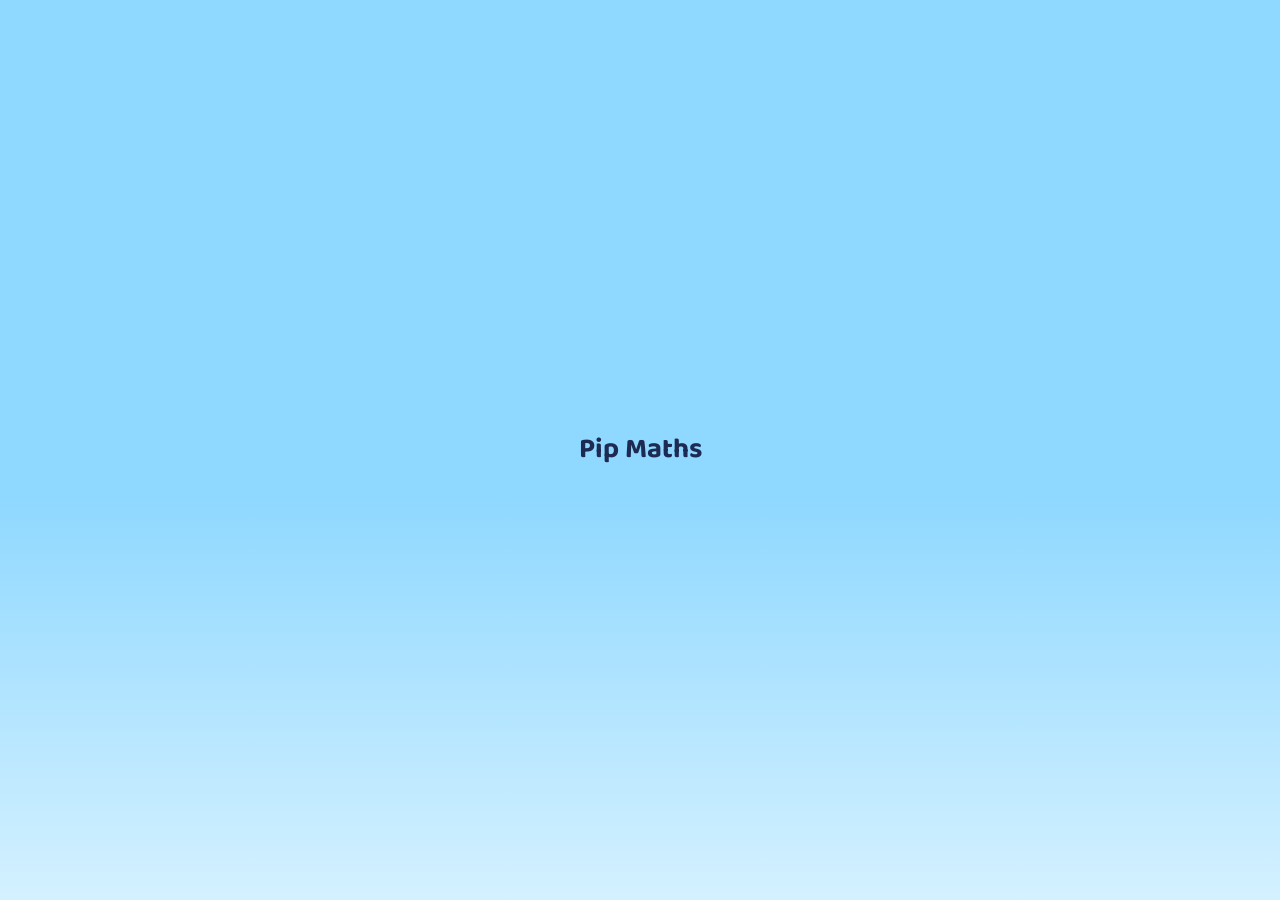
==== commit bb246b40: "Require sign-in: Maths sends signed-out visitors to the Uplore home page - No lessons without a fami" ====
--- a/index.html
+++ b/index.html
@@ -41,6 +41,6 @@
   setTimeout(function () { fail(''); }, 12000);
 })();
 </script>
-<script src="js/app.js?v=1795572324"></script>
+<script src="js/app.js?v=1795621448"></script>
 </body>
 </html>
--- a/css/app.css
+++ b/css/app.css
@@ -40,7 +40,7 @@
 .pill{display:inline-flex;align-items:center;gap:6px;padding:4px 12px 4px 6px;border-radius:99px;background:var(--surface);box-shadow:var(--shadow);font-weight:800}
 .pill svg{width:28px;height:28px}
 .row{display:flex;gap:12px;flex-wrap:wrap;justify-content:center;align-items:center}
-#toast{position:fixed;left:50%;bottom:24px;transform:translate(-50%,40px);opacity:0;background:#1d2b53;color:#fff;padding:10px 18px;border-radius:12px;transition:.25s;z-index:200}
+#toast{position:fixed;left:50%;bottom:24px;transform:translate(-50%,40px);opacity:0;background:#1d2b53;color:#fff;padding:10px 18px;border-radius:12px;transition:.25s;z-index:200;pointer-events:none}
 #toast.on{opacity:1;transform:translate(-50%,0)}
 
 /* Pip */
@@ -62,6 +62,8 @@
 /* Onboarding */
 .ob{min-height:100vh;min-height:100dvh;display:flex;flex-direction:column;align-items:center;justify-content:center;gap:18px;padding:24px}
 .obpip{width:min(30vh,200px)}
+/* Link back to the Uplore home page */
+.uplink{text-decoration:none;color:inherit;background:#fff}.ob>.uplink{position:absolute;top:12px;left:12px;z-index:2}
 .obh{font-size:clamp(26px,4.4vw,40px);text-align:center}
 .langs{display:flex;gap:14px;flex-wrap:wrap;justify-content:center}
 .langb{min-width:150px;min-height:72px;font-size:26px}
